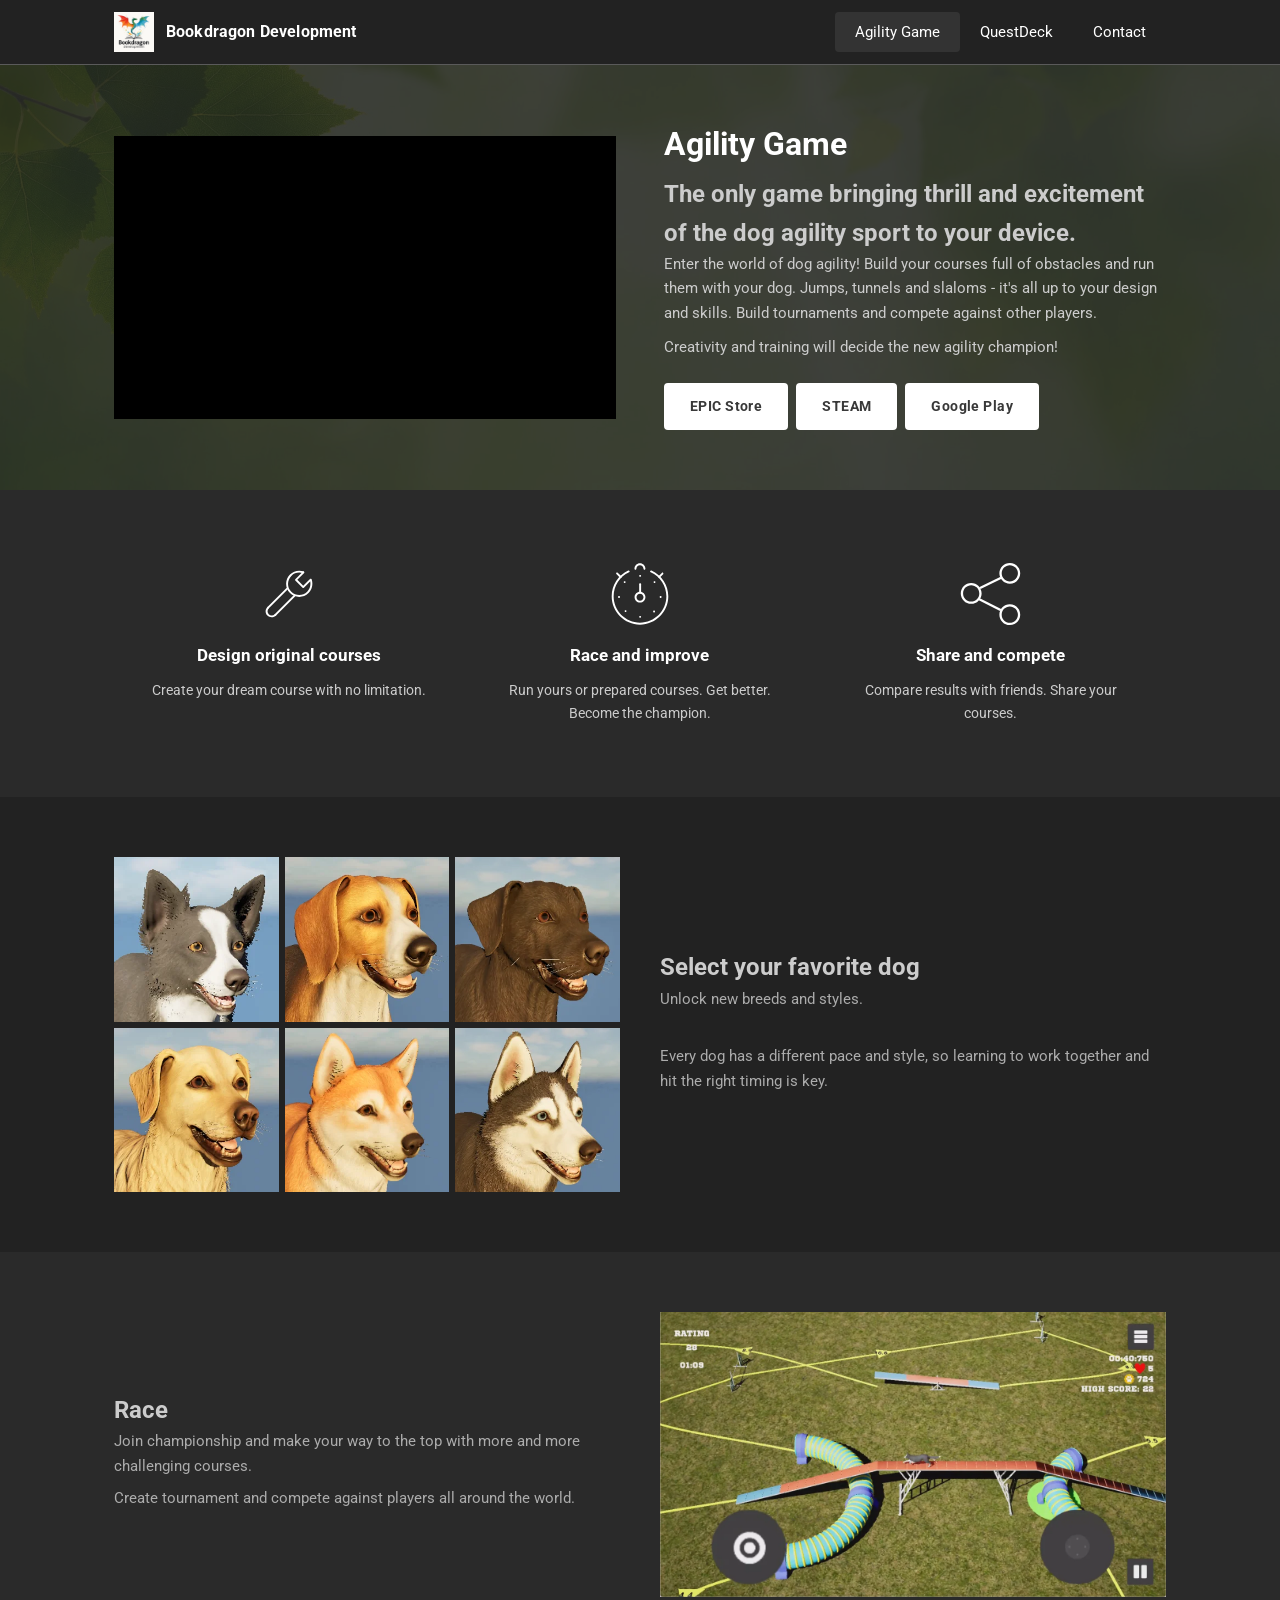
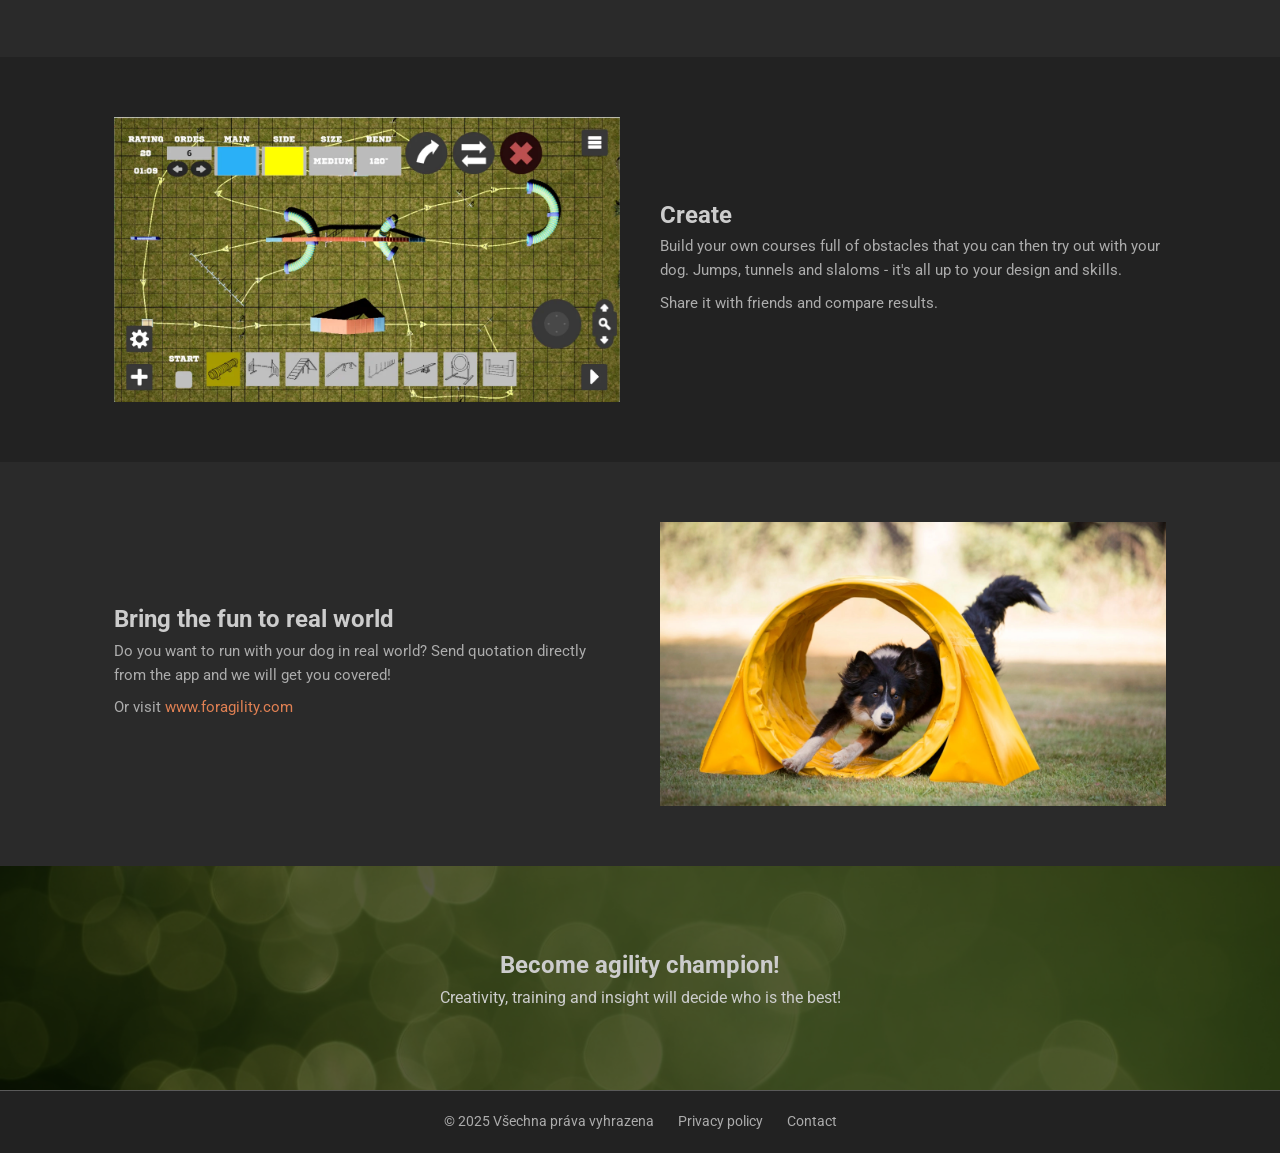
==== agility-game.html @ 45faea71 "feat: add agility-game.html with updated nav and canonical URLs" ====
<!DOCTYPE html>
<html lang="en">
<head>
  <meta charset="UTF-8" />
  <meta name="viewport" content="width=device-width, initial-scale=1.0" />

  <title>Agility Game – Dog Agility Sport Game | Bookdragon Development</title>
  <meta name="description" content="Build original courses, race your dog through jumps, tunnels and slaloms, and compete with players worldwide. Available on Epic Store, Steam and Google Play." />
  <meta name="keywords" content="agility game, dog agility, agility sport game, dog game, epic store, steam, google play" />
  <link rel="canonical" href="https://www.bookdragondev.com/agility-game.html" />

  <!-- Open Graph -->
  <meta property="og:type" content="website" />
  <meta property="og:url" content="https://www.bookdragondev.com/agility-game.html" />
  <meta property="og:title" content="Agility Game – Dog Agility Sport Game" />
  <meta property="og:description" content="The only game bringing thrill and excitement of the dog agility sport to your device." />
  <meta property="og:image" content="https://www.bookdragondev.com/images/race.webp" />
  <meta property="og:site_name" content="Agility Game" />

  <!-- Twitter Card -->
  <meta name="twitter:card" content="summary_large_image" />
  <meta name="twitter:title" content="Agility Game – Dog Agility Sport Game" />
  <meta name="twitter:description" content="The only game bringing thrill and excitement of the dog agility sport to your device." />
  <meta name="twitter:image" content="https://www.bookdragondev.com/images/race.webp" />

  <!-- Schema.org -->
  <script type="application/ld+json">
  {
    "@context": "https://schema.org",
    "@type": "VideoGame",
    "name": "Agility Game",
    "description": "The only game bringing thrill and excitement of the dog agility sport to your device. Build courses full of obstacles, race your dog and compete with players worldwide.",
    "url": "https://www.bookdragondev.com/agility-game.html",
    "image": "https://www.bookdragondev.com/images/race.webp",
    "gamePlatform": ["PC", "Android"],
    "applicationCategory": "Game",
    "genre": "Sports",
    "publisher": {
      "@type": "Organization",
      "name": "Bookdragon Development",
      "email": "office@bookdragondev.com",
      "url": "https://www.bookdragondev.com/"
    },
    "offers": [
      {
        "@type": "Offer",
        "name": "Epic Store",
        "url": "https://store.epicgames.com/cs/p/agility-dash-27bafe",
        "price": "0",
        "priceCurrency": "USD"
      },
      {
        "@type": "Offer",
        "name": "Steam",
        "url": "https://store.steampowered.com/app/4007090/Agility_Game/"
      },
      {
        "@type": "Offer",
        "name": "Google Play",
        "url": "https://play.google.com/store/apps/details?id=com.BookdragonDev.AgilityGame"
      }
    ]
  }
  </script>

  <link rel="preconnect" href="https://fonts.googleapis.com" />
  <link rel="preconnect" href="https://fonts.gstatic.com" crossorigin />
  <link href="https://fonts.googleapis.com/css2?family=Roboto:wght@400;500;700&display=swap" rel="stylesheet" />
  <link rel="icon" href="images/logo.png" type="image/png" />
  <link rel="stylesheet" href="style.css" />
</head>
<body>

<!-- ===== HEADER ===== -->
<header>
  <div class="nav-inner">
    <a href="index.html" class="logo">
      <img src="images/logo.png" alt="Bookdragon Development logo" width="40" height="40" />
      Bookdragon Development
    </a>
    <nav>
      <ul id="nav-menu">
        <li><a href="agility-game.html" class="active">Agility Game</a></li>
        <li><a href="questdeck.html">QuestDeck</a></li>
        <li><a href="contact.html">Contact</a></li>
      </ul>
    </nav>
    <button class="hamburger" id="hamburger" aria-label="Menu" aria-expanded="false">
      <span></span><span></span><span></span>
    </button>
  </div>
</header>

<!-- ===== HERO ===== -->
<section class="hero sc-d">
  <img class="hero-bg" src="images/hero-bg.jpg" alt="" fetchpriority="high" width="1920" height="894" />
  <div class="hero-inner">
    <div class="hero-video">
      <iframe src="https://www.youtube-nocookie.com/embed/ZtIcwg0SmYo?wmode=opaque"
              allowfullscreen title="Agility Game – official trailer"
              allow="accelerometer; autoplay; clipboard-write; encrypted-media; gyroscope; picture-in-picture"></iframe>
    </div>
    <div class="hero-text">
      <h1>Agility Game</h1>
      <h2>The only game bringing thrill and excitement of the dog agility sport to your device.</h2>
      <p>Enter the world of dog agility! Build your courses full of obstacles and run them with your dog. Jumps, tunnels and slaloms - it's all up to your design and skills. Build tournaments and compete against other players.</p>
      <p>Creativity and training will decide the new agility champion!</p>
      <div class="store-buttons">
        <a class="btn-store" href="https://store.epicgames.com/cs/p/agility-dash-27bafe" target="_blank" rel="noopener">EPIC Store</a>
        <a class="btn-store" href="https://store.steampowered.com/app/4007090/Agility_Game/" target="_blank" rel="noopener">STEAM</a>
        <a class="btn-store" href="https://play.google.com/store/apps/details?id=com.BookdragonDev.AgilityGame" target="_blank" rel="noopener">Google Play</a>
      </div>
    </div>
  </div>
</section>

<!-- ===== FEATURES ===== -->
<section class="sc-cd" aria-label="Game features">
  <div class="features-grid">
    <div class="feature-item">
      <img class="feat-icon" src="images/icon-design.svg" alt="Course design icon" width="64" height="64" />
      <h3>Design original courses</h3>
      <p>Create your dream course with no limitation.</p>
    </div>
    <div class="feature-item">
      <img class="feat-icon" src="images/icon-race.svg" alt="Race icon" width="64" height="64" />
      <h3>Race and improve</h3>
      <p>Run yours or prepared courses. Get better. Become the champion.</p>
    </div>
    <div class="feature-item">
      <img class="feat-icon" src="images/icon-share.svg" alt="Share icon" width="64" height="64" />
      <h3>Share and compete</h3>
      <p>Compare results with friends. Share your courses.</p>
    </div>
  </div>
</section>

<!-- ===== DOGS ===== -->
<section class="sc-d">
  <div class="row">
    <div class="dogs-grid">
      <img src="images/dog-collie.webp" alt="Border Collie in Agility Game" loading="lazy" width="300" height="300" />
      <img src="images/dog-beagle.webp" alt="Beagle in Agility Game" loading="lazy" width="300" height="300" />
      <img src="images/dog-labrador.webp" alt="Labrador in Agility Game" loading="lazy" width="300" height="300" />
      <img src="images/dog-retriever.webp" alt="Golden Retriever in Agility Game" loading="lazy" width="300" height="300" />
      <img src="images/dog-shiba.webp" alt="Shiba Inu in Agility Game" loading="lazy" width="300" height="300" />
      <img src="images/dog-husky.webp" alt="Husky in Agility Game" loading="lazy" width="300" height="300" />
    </div>
    <div class="row-text">
      <h2><strong>Select your favorite dog</strong></h2>
      <p class="sub">Unlock new breeds and styles.</p>
      <br />
      <p class="sub">Every dog has a different pace and style, so learning to work together and hit the right timing is key.</p>
    </div>
  </div>
</section>

<!-- ===== RACE ===== -->
<section class="sc-cd">
  <div class="row">
    <div class="row-text">
      <h2><strong>Race</strong></h2>
      <p class="sub">Join championship and make your way to the top with more and more challenging courses.</p>
      <p class="sub">Create tournament and compete against players all around the world.</p>
    </div>
    <div class="row-img">
      <img src="images/race.webp" alt="Championship race gameplay in Agility Game" width="1280" height="720" loading="lazy" />
    </div>
  </div>
</section>

<!-- ===== CREATE ===== -->
<section class="sc-d">
  <div class="row reverse">
    <div class="row-img">
      <img src="images/editor.webp" alt="Course editor in Agility Game" width="1280" height="720" loading="lazy" />
    </div>
    <div class="row-text">
      <h2><strong>Create</strong></h2>
      <p class="sub">Build your own courses full of obstacles that you can then try out with your dog. Jumps, tunnels and slaloms - it's all up to your design and skills.</p>
      <p class="sub">Share it with friends and compare results.</p>
    </div>
  </div>
</section>

<!-- ===== REAL WORLD ===== -->
<section class="sc-cd">
  <div class="row">
    <div class="row-text">
      <h2><strong>Bring the fun to real world</strong></h2>
      <p class="sub">Do you want to run with your dog in real world? Send quotation directly from the app and we will get you covered!</p>
      <p class="sub">Or visit&nbsp;<a class="link" href="https://www.foragility.com/?lang=en&currency=EUR" target="_blank" rel="noopener">www.foragility.com</a></p>
    </div>
    <div class="row-img">
      <img src="images/realworld.webp" alt="Real world dog agility course" width="1280" height="720" loading="lazy" />
    </div>
  </div>
</section>

<!-- ===== CTA ===== -->
<section class="cta-section">
  <img class="cta-bg" src="images/cta-bg.jpg" alt="" loading="lazy" width="1920" height="1280" />
  <div class="cta-content">
    <h2>Become agility champion!</h2>
    <p>Creativity, training and insight will decide who is the best!</p>
  </div>
</section>

<!-- ===== FOOTER ===== -->
<footer>
  <span>©&nbsp;2025&nbsp;Všechna práva vyhrazena</span>
  <a href="privacy-policy.html">Privacy policy</a>
  <a href="contact.html">Contact</a>
</footer>

<script>
  const hamburger = document.getElementById('hamburger');
  const menu = document.getElementById('nav-menu');
  hamburger.addEventListener('click', () => {
    const open = menu.classList.toggle('open');
    hamburger.setAttribute('aria-expanded', String(open));
  });
  menu.querySelectorAll('a').forEach(a =>
    a.addEventListener('click', () => menu.classList.remove('open'))
  );
</script>
</body>
</html>
---- style.css ----
/* ===== RESET & BASE ===== */
*, *::before, *::after { box-sizing: border-box; margin: 0; padding: 0; }

:root {
  --bg-dark:   #222;
  --bg-dark2:  #1a1a1a;
  --bg-alt:    #2a2a2a;
  --accent:    #e08053;
  --accent-h:  #c8663a;
  --text:      #ccc;
  --heading:   #fff;
  --muted:     #acacac;
  --border:    #5a5a5a;
  --btn-bg:    #fff;
  --btn-text:  #393939;
  --accent-qd:  #FF8C42;
  --accent-qd-h: #e07a32;
  --max-w:     1100px;
}

html { scroll-behavior: smooth; }

body {
  font-family: 'Roboto', 'Segoe UI', system-ui, -apple-system, sans-serif;
  background: var(--bg-dark);
  color: var(--text);
  font-size: 16px;
  line-height: 1.6;
}

a { color: inherit; text-decoration: none; }

img { max-width: 100%; height: auto; display: block; }

/* ===== HEADER ===== */
header {
  background: var(--bg-dark);
  border-bottom: 1px solid var(--border);
  position: sticky;
  top: 0;
  z-index: 100;
}

.nav-inner {
  max-width: var(--max-w);
  margin: 0 auto;
  padding: 0 24px;
  height: 64px;
  display: flex;
  align-items: center;
  justify-content: space-between;
}

.logo {
  display: flex;
  align-items: center;
  gap: 12px;
  color: var(--heading);
  font-size: 1rem;
  font-weight: 700;
  letter-spacing: .01em;
}

.logo img {
  width: 40px;
  height: 40px;
  object-fit: contain;
}

nav ul {
  list-style: none;
  display: flex;
  gap: 0;
  align-items: center;
}

nav a {
  display: block;
  padding: 8px 20px;
  color: var(--heading);
  font-size: 0.95rem;
  border-radius: 4px;
  transition: background .15s;
}
nav a:hover, nav a.active {
  background: rgba(255,255,255,.08);
}

.hamburger {
  display: none;
  background: none;
  border: none;
  cursor: pointer;
  flex-direction: column;
  gap: 5px;
  padding: 6px;
}
.hamburger span {
  display: block;
  width: 22px;
  height: 2px;
  background: var(--heading);
  border-radius: 2px;
}

/* ===== HERO ===== */
.hero {
  position: relative;
  background: var(--bg-dark);
}

.hero-bg {
  position: absolute;
  inset: 0;
  width: 100%;
  height: 100%;
  object-fit: cover;
  opacity: .15;
}

.hero-inner {
  position: relative;
  max-width: var(--max-w);
  margin: 0 auto;
  padding: 60px 24px;
  display: grid;
  grid-template-columns: 1fr 1fr;
  gap: 48px;
  align-items: center;
}

.hero-video {
  position: relative;
  width: 100%;
  padding-bottom: 56.25%;
  background: #000;
}
.hero-video iframe {
  position: absolute;
  inset: 0;
  width: 100%;
  height: 100%;
  border: 0;
}

.hero-text h1 {
  font-size: clamp(1.6rem, 2.5vw, 2.2rem);
  font-weight: 700;
  color: var(--heading);
  margin-bottom: 12px;
  line-height: 1.2;
}

.hero-text h3 {
  font-size: clamp(0.95rem, 1.5vw, 1.1rem);
  font-weight: 700;
  color: var(--heading);
  margin-bottom: 16px;
  line-height: 1.4;
}

.hero-text p {
  color: var(--text);
  margin-bottom: 10px;
  font-size: 0.95rem;
}

/* ===== STORE BUTTONS ===== */
.store-buttons {
  display: flex;
  flex-wrap: wrap;
  gap: 8px;
  margin-top: 24px;
}

.btn-store {
  display: inline-block;
  padding: 10px 24px;
  background: var(--btn-bg);
  color: var(--btn-text);
  font-size: 0.88rem;
  font-weight: 700;
  border: 2px solid var(--btn-bg);
  border-radius: 4px;
  letter-spacing: .03em;
  transition: background .15s, color .15s, border-color .15s;
}
.btn-store:hover {
  background: var(--accent);
  border-color: var(--accent);
  color: #fff;
}

/* ===== SECTION BASE ===== */
.sc-d  { background: var(--bg-dark); }
.sc-cd { background: var(--bg-alt); }

section.content { padding: 60px 0; }

.container {
  max-width: var(--max-w);
  margin: 0 auto;
  padding: 0 24px;
}

h1.section-title, h2.section-title {
  color: var(--heading);
  font-weight: 700;
  font-size: clamp(1.5rem, 2.5vw, 2rem);
  line-height: 1.2;
  margin-bottom: 12px;
}

p.section-sub {
  color: var(--text);
  margin-bottom: 8px;
}

/* ===== FEATURES ===== */
.features-grid {
  display: grid;
  grid-template-columns: repeat(3, 1fr);
  gap: 0;
  padding: 40px 24px;
  max-width: var(--max-w);
  margin: 0 auto;
}

.feature-item {
  padding: 32px 24px;
  text-align: center;
}

.feature-item img.feat-icon {
  width: 64px;
  height: 64px;
  margin: 0 auto 16px;
  object-fit: contain;
  filter: brightness(0) invert(1);
}

.feature-item h3 {
  color: var(--heading);
  font-size: 1.05rem;
  font-weight: 700;
  margin-bottom: 10px;
}

.feature-item p {
  color: var(--text);
  font-size: 0.9rem;
}

/* ===== SPLIT ROWS ===== */
.row {
  max-width: var(--max-w);
  margin: 0 auto;
  padding: 60px 24px;
  display: grid;
  grid-template-columns: 1fr 1fr;
  gap: 40px;
  align-items: center;
}

.row .row-img {
  position: relative;
  width: 100%;
  padding-bottom: 56.25%;
}
.row .row-img img {
  position: absolute;
  inset: 0;
  width: 100%;
  height: 100%;
  object-fit: cover;
}

.row-text h1 {
  color: var(--heading);
  font-size: clamp(1.5rem, 2.5vw, 2rem);
  font-weight: 700;
  margin-bottom: 14px;
  line-height: 1.2;
}

.row-text .sub {
  color: var(--muted);
  font-size: 0.95rem;
  margin-bottom: 8px;
}

.row-text a.link {
  color: var(--accent);
}
.row-text a.link:hover {
  text-decoration: underline;
}

/* ===== DOG GALLERY ===== */
.dogs-grid {
  display: grid;
  grid-template-columns: repeat(3, 1fr);
  gap: 6px;
  width: 100%;
}

.dogs-grid img {
  width: 100%;
  aspect-ratio: 1;
  object-fit: contain;
  background: var(--bg-dark2);
}

/* ===== CTA SECTION ===== */
.cta-section {
  position: relative;
  padding: 80px 24px;
  text-align: center;
  overflow: hidden;
}

.cta-section .cta-bg {
  position: absolute;
  inset: 0;
  width: 100%;
  height: 100%;
  object-fit: cover;
  opacity: 1;
  filter: brightness(.35);
}

.cta-section .cta-content {
  position: relative;
  max-width: 700px;
  margin: 0 auto;
}

.cta-section h1 {
  color: var(--heading);
  font-size: clamp(1.6rem, 3vw, 2.4rem);
  font-weight: 700;
  margin-bottom: 12px;
}

.cta-section p {
  color: var(--text);
  margin-bottom: 0;
}

/* ===== FOOTER ===== */
footer {
  background: var(--bg-dark);
  border-top: 1px solid var(--border);
  padding: 20px 24px;
  display: flex;
  align-items: center;
  justify-content: center;
  gap: 24px;
  font-size: 0.85rem;
  color: var(--muted);
  flex-wrap: wrap;
}

footer a { color: var(--muted); }
footer a:hover { color: var(--heading); }

/* ===== INNER PAGES ===== */
.page-header {
  background: var(--bg-dark);
  border-bottom: 1px solid var(--border);
  padding: 48px 24px;
}

.page-header h1 {
  color: var(--heading);
  font-size: clamp(1.6rem, 3vw, 2.2rem);
  font-weight: 700;
  max-width: var(--max-w);
  margin: 0 auto;
}

.page-content {
  max-width: 780px;
  margin: 0 auto;
  padding: 52px 24px;
  color: var(--text);
}

.page-content h2 {
  color: var(--heading);
  font-size: 1.2rem;
  font-weight: 700;
  margin: 36px 0 10px;
}

.page-content p { margin-bottom: 14px; line-height: 1.8; }
.page-content ul { padding-left: 20px; margin-bottom: 14px; }
.page-content li { margin-bottom: 6px; }
.page-content a { color: var(--accent); }
.page-content a:hover { text-decoration: underline; }

.contact-info {
  background: var(--bg-alt);
  border: 1px solid var(--border);
  border-radius: 6px;
  padding: 32px;
  margin-top: 8px;
}

.contact-info h2 { margin-top: 0; }

.contact-row {
  display: flex;
  align-items: center;
  gap: 10px;
  margin-bottom: 10px;
  color: var(--text);
}

.contact-row a { color: var(--accent); }
.contact-row a:hover { text-decoration: underline; }

.social-row {
  display: flex;
  gap: 12px;
  margin-top: 20px;
  flex-wrap: wrap;
}

.social-btn {
  display: inline-flex;
  align-items: center;
  gap: 8px;
  background: var(--btn-bg);
  color: var(--btn-text);
  border: 2px solid var(--btn-bg);
  border-radius: 4px;
  padding: 9px 20px;
  font-size: 0.9rem;
  font-weight: 700;
  transition: background .15s, border-color .15s, color .15s;
}
.social-btn:hover {
  background: var(--accent);
  border-color: var(--accent);
  color: #fff;
}
.social-btn svg { width: 18px; height: 18px; flex-shrink: 0; }

/* ===== RESPONSIVE ===== */
@media (max-width: 768px) {
  .hero-inner { grid-template-columns: 1fr; gap: 32px; padding: 40px 16px; }
  .features-grid { grid-template-columns: 1fr; padding: 24px 16px; }
  .row { grid-template-columns: 1fr; padding: 40px 16px; gap: 24px; }
  .row.reverse .row-img { order: -1; }
  nav ul { display: none; flex-direction: column; gap: 0; }
  nav ul.open {
    display: flex;
    position: absolute;
    top: 64px; left: 0; right: 0;
    background: var(--bg-dark2);
    border-bottom: 1px solid var(--border);
    padding: 8px 0;
  }
  nav ul.open li a { padding: 12px 24px; }
  .hamburger { display: flex; }
  .dogs-grid { grid-template-columns: repeat(3, 1fr); }
  footer { flex-direction: column; gap: 8px; text-align: center; }
}

@media (max-width: 480px) {
  .store-buttons { flex-direction: column; }
  .btn-store { text-align: center; }
  .dogs-grid { grid-template-columns: repeat(2, 1fr); }
}

/* ===== QD BUTTON ===== */
.btn-qd {
  display: inline-block;
  padding: 10px 24px;
  background: var(--accent-qd);
  color: #fff;
  font-size: 0.88rem;
  font-weight: 700;
  border: 2px solid var(--accent-qd);
  border-radius: 4px;
  letter-spacing: .03em;
  transition: background .15s, border-color .15s;
}
.btn-qd:hover {
  background: var(--accent-qd-h);
  border-color: var(--accent-qd-h);
}

/* ===== BADGE ===== */
.badge {
  display: inline-block;
  background: var(--bg-dark2);
  color: var(--muted);
  border: 1px solid var(--border);
  border-radius: 3px;
  padding: 3px 8px;
  font-size: 0.75rem;
}
.badge--alpha {
  background: var(--accent-qd);
  color: #fff;
  border-color: var(--accent-qd);
}

/* ===== PRODUCT CARDS (homepage) ===== */
.product-cards {
  display: grid;
  grid-template-columns: 1fr 1fr;
  gap: 16px;
  max-width: var(--max-w);
  margin: 48px auto;
  padding: 0 24px;
}

.product-card {
  background: var(--bg-alt);
  border: 1px solid var(--border);
  border-radius: 8px;
  overflow: hidden;
}

.product-card__accent { height: 6px; }

.product-card__body { padding: 28px 24px; }

.product-card__header {
  display: flex;
  align-items: center;
  gap: 12px;
  margin-bottom: 16px;
}

.product-card__icon {
  width: 48px;
  height: 48px;
  border-radius: 8px;
  object-fit: contain;
  background: var(--bg-dark2);
  border: 1px solid var(--border);
  flex-shrink: 0;
}

.product-card__title {
  color: var(--heading);
  font-weight: 700;
  font-size: 1.05rem;
}

.product-card__platform {
  color: var(--muted);
  font-size: 0.78rem;
  margin-top: 2px;
}

.product-card__desc {
  color: var(--text);
  font-size: 0.88rem;
  line-height: 1.6;
  margin-bottom: 20px;
}

.product-card__badges {
  display: flex;
  gap: 6px;
  flex-wrap: wrap;
  margin-bottom: 20px;
}

/* ===== HOME HERO ===== */
.home-hero {
  padding: 60px 24px 48px;
  text-align: center;
  border-bottom: 1px solid var(--border);
}

.home-hero__label {
  color: var(--accent);
  font-size: 0.8rem;
  letter-spacing: .12em;
  text-transform: uppercase;
  margin-bottom: 12px;
}

.home-hero__title {
  color: var(--heading);
  font-size: clamp(1.6rem, 3vw, 2.2rem);
  font-weight: 700;
  line-height: 1.2;
  margin-bottom: 12px;
}

.home-hero__sub {
  color: var(--muted);
  font-size: 0.95rem;
  max-width: 480px;
  margin: 0 auto;
}

/* ===== QUESTDECK PAGE ===== */
.qd-hero { border-bottom: 1px solid var(--border); }

.qd-hero__inner {
  max-width: var(--max-w);
  margin: 0 auto;
  padding: 60px 24px;
  display: grid;
  grid-template-columns: 1fr 1fr;
  gap: 48px;
  align-items: center;
}

.qd-hero__icon-wrap {
  background: var(--bg-alt);
  border: 1px solid var(--border);
  border-radius: 12px;
  padding: 32px;
  display: flex;
  align-items: center;
  justify-content: center;
}

.qd-hero__icon {
  width: 120px;
  height: 120px;
  border-radius: 24px;
  object-fit: contain;
}

.qd-steps {
  display: grid;
  grid-template-columns: repeat(3, 1fr);
  gap: 16px;
  max-width: var(--max-w);
  margin: 0 auto;
  padding: 48px 24px;
}

.qd-step {
  background: var(--bg-alt);
  border-radius: 6px;
  padding: 20px;
  border-left: 3px solid var(--accent-qd);
}

.qd-step__label {
  color: var(--accent-qd);
  font-weight: 700;
  font-size: 0.85rem;
  margin-bottom: 8px;
}

.qd-step__text {
  color: var(--text);
  font-size: 0.85rem;
  line-height: 1.5;
}

.qd-features {
  max-width: var(--max-w);
  margin: 0 auto;
  padding: 48px 24px;
  display: grid;
  grid-template-columns: 1fr 1fr;
  gap: 10px;
}

.qd-feature {
  display: flex;
  gap: 8px;
  align-items: flex-start;
  color: var(--text);
  font-size: 0.88rem;
}

.qd-feature__check {
  color: var(--accent-qd);
  flex-shrink: 0;
  font-weight: 700;
}

.qd-cta {
  text-align: center;
  padding: 60px 24px;
  background: var(--bg-alt);
}

.qd-cta__label {
  color: var(--accent-qd);
  font-size: 0.78rem;
  letter-spacing: .1em;
  text-transform: uppercase;
  margin-bottom: 12px;
}

.qd-cta__title {
  color: var(--heading);
  font-size: clamp(1.3rem, 2.5vw, 1.8rem);
  font-weight: 700;
  margin-bottom: 12px;
}

.qd-cta__text {
  color: var(--muted);
  font-size: 0.9rem;
  margin-bottom: 24px;
}

/* ===== HIGHLIGHT BOX (QD privacy policy) ===== */
.highlight-box {
  background: var(--bg-alt);
  border-left: 4px solid var(--accent-qd);
  border-radius: 4px;
  padding: 16px 20px;
  margin-bottom: 28px;
}

.highlight-box__title {
  color: var(--heading);
  font-weight: 700;
  margin-bottom: 4px;
}

.highlight-box__sub {
  color: var(--muted);
  font-size: 0.85rem;
}

/* QuestDeck page-content link color override */
.page-content--qd a { color: var(--accent-qd); }
.page-content--qd a:hover { text-decoration: underline; }

/* ===== RESPONSIVE ADDITIONS ===== */
@media (max-width: 768px) {
  .product-cards { grid-template-columns: 1fr; }
  .qd-hero__inner { grid-template-columns: 1fr; gap: 32px; padding: 40px 16px; }
  .qd-steps { grid-template-columns: 1fr; padding: 32px 16px; }
  .qd-features { grid-template-columns: 1fr; padding: 32px 16px; }
}
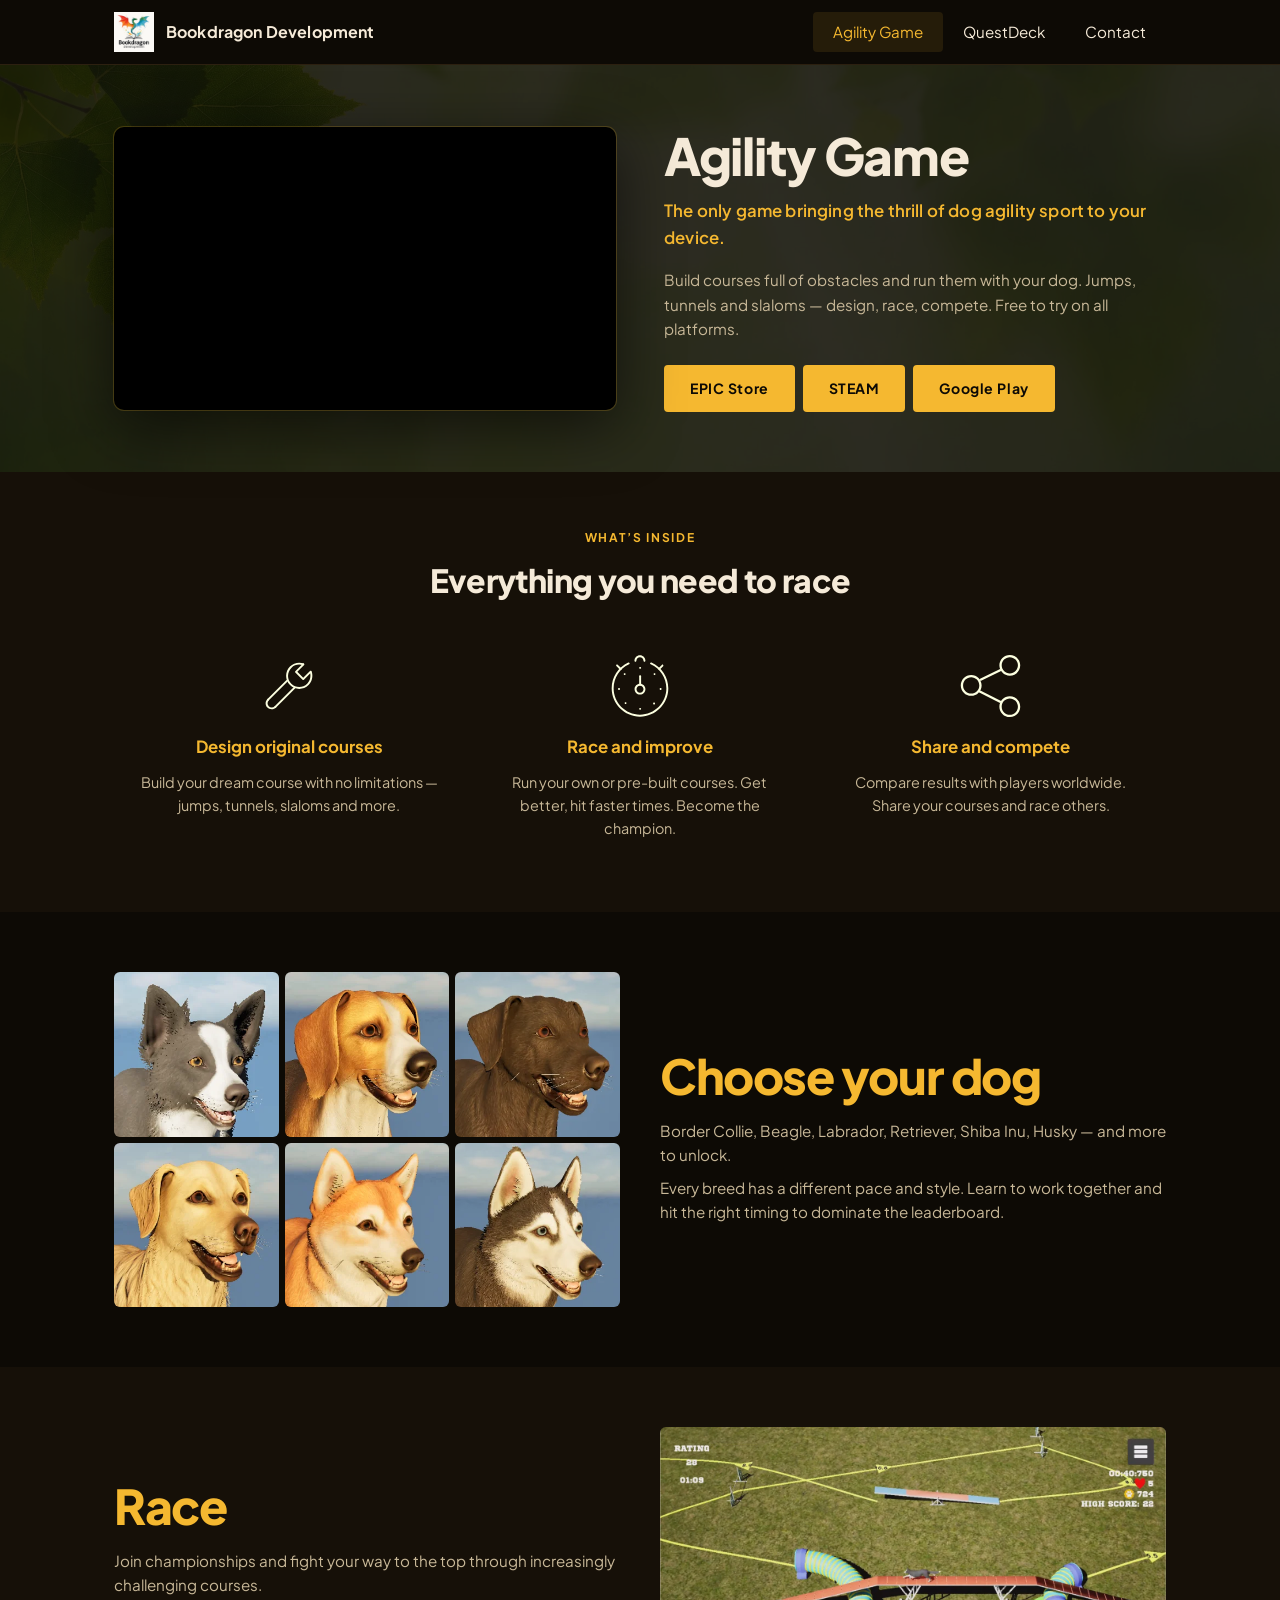
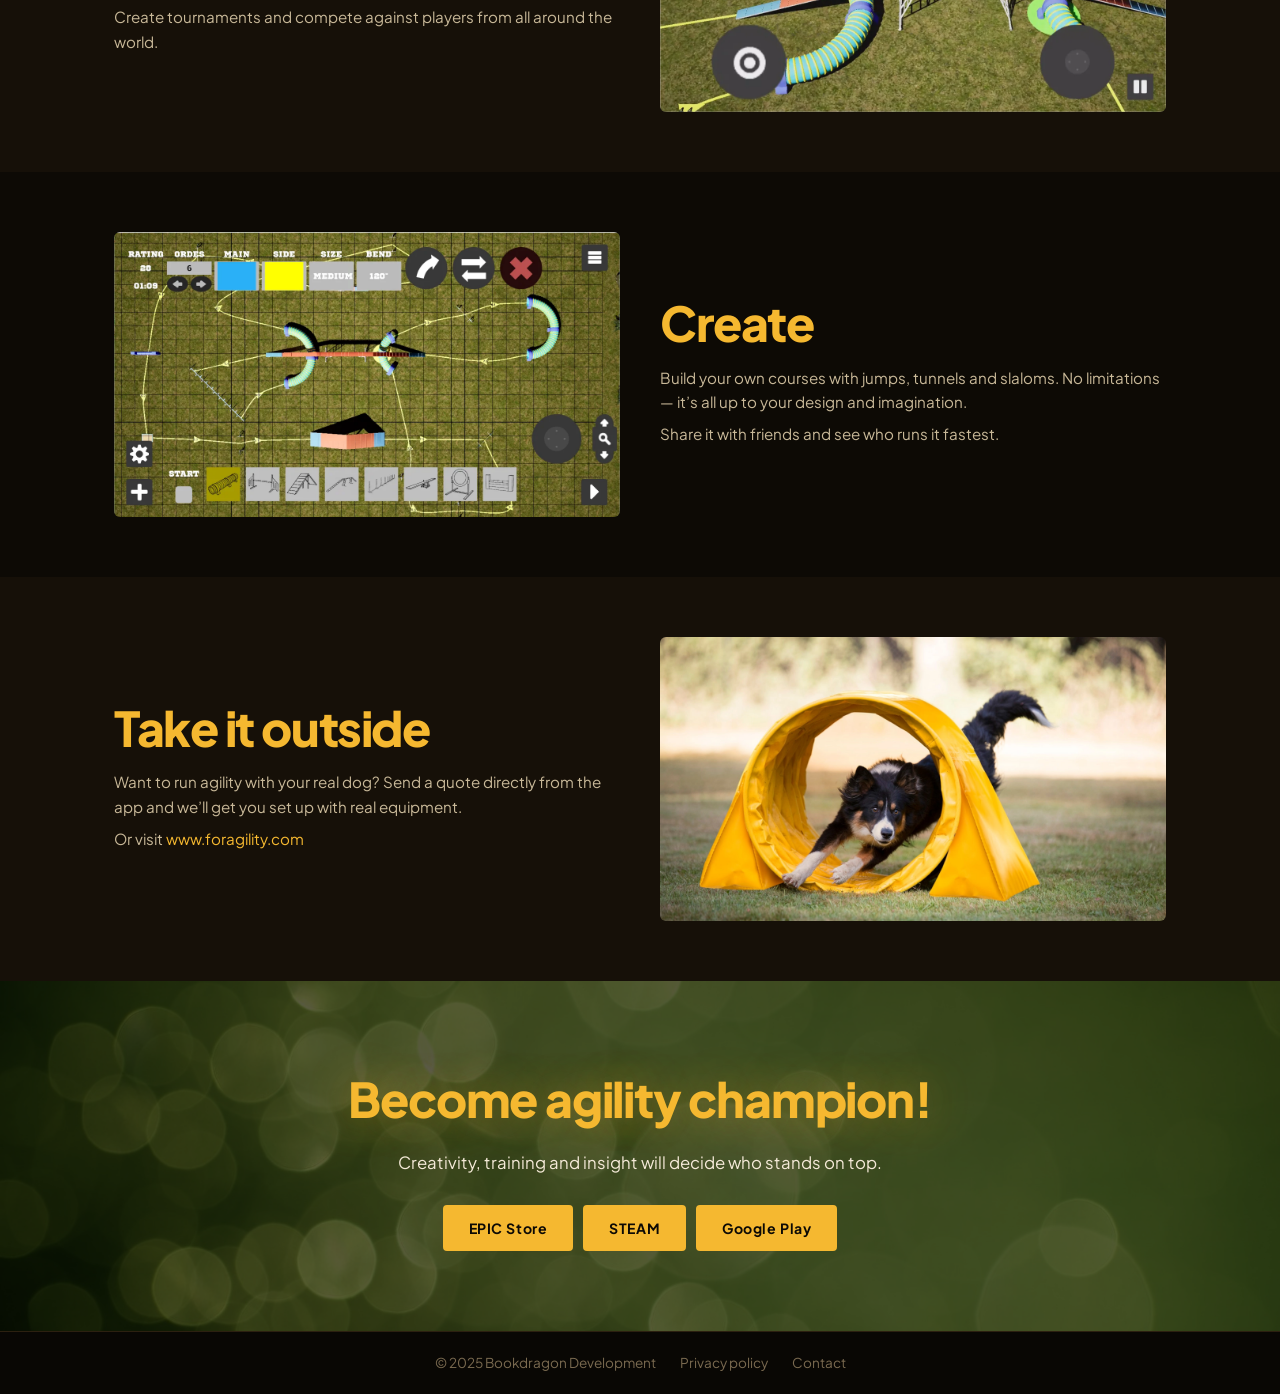
==== commit 9b5b374e: "feat: redesign agility-game, questdeck and contact pages with distinct themes Agility Game (body.ag-" ====
--- a/agility-game.html
+++ b/agility-game.html
@@ -29,7 +29,7 @@
     "@context": "https://schema.org",
     "@type": "VideoGame",
     "name": "Agility Game",
-    "description": "The only game bringing thrill and excitement of the dog agility sport to your device. Build courses full of obstacles, race your dog and compete with players worldwide.",
+    "description": "The only game bringing thrill and excitement of the dog agility sport to your device.",
     "url": "https://www.bookdragondev.com/agility-game.html",
     "image": "https://www.bookdragondev.com/images/race.webp",
     "gamePlatform": ["PC", "Android"],
@@ -42,36 +42,18 @@
       "url": "https://www.bookdragondev.com/"
     },
     "offers": [
-      {
-        "@type": "Offer",
-        "name": "Epic Store",
-        "url": "https://store.epicgames.com/cs/p/agility-dash-27bafe",
-        "price": "0",
-        "priceCurrency": "USD"
-      },
-      {
-        "@type": "Offer",
-        "name": "Steam",
-        "url": "https://store.steampowered.com/app/4007090/Agility_Game/"
-      },
-      {
-        "@type": "Offer",
-        "name": "Google Play",
-        "url": "https://play.google.com/store/apps/details?id=com.BookdragonDev.AgilityGame"
-      }
+      { "@type": "Offer", "name": "Epic Store", "url": "https://store.epicgames.com/cs/p/agility-dash-27bafe", "price": "0", "priceCurrency": "USD" },
+      { "@type": "Offer", "name": "Steam", "url": "https://store.steampowered.com/app/4007090/Agility_Game/" },
+      { "@type": "Offer", "name": "Google Play", "url": "https://play.google.com/store/apps/details?id=com.BookdragonDev.AgilityGame" }
     ]
   }
   </script>
 
-  <link rel="preconnect" href="https://fonts.googleapis.com" />
-  <link rel="preconnect" href="https://fonts.gstatic.com" crossorigin />
-  <link href="https://fonts.googleapis.com/css2?family=Roboto:wght@400;500;700&display=swap" rel="stylesheet" />
   <link rel="icon" href="images/logo.png" type="image/png" />
   <link rel="stylesheet" href="style.css" />
 </head>
-<body>
-
-<!-- ===== HEADER ===== -->
+<body class="ag-page">
+
 <header>
   <div class="nav-inner">
     <a href="index.html" class="logo">
@@ -91,7 +73,7 @@
   </div>
 </header>
 
-<!-- ===== HERO ===== -->
+<!-- HERO -->
 <section class="hero sc-d">
   <img class="hero-bg" src="images/hero-bg.jpg" alt="" fetchpriority="high" width="1920" height="894" />
   <div class="hero-inner">
@@ -102,9 +84,8 @@
     </div>
     <div class="hero-text">
       <h1>Agility Game</h1>
-      <h2>The only game bringing thrill and excitement of the dog agility sport to your device.</h2>
-      <p>Enter the world of dog agility! Build your courses full of obstacles and run them with your dog. Jumps, tunnels and slaloms - it's all up to your design and skills. Build tournaments and compete against other players.</p>
-      <p>Creativity and training will decide the new agility champion!</p>
+      <h2>The only game bringing the thrill of dog agility sport to your device.</h2>
+      <p>Build courses full of obstacles and run them with your dog. Jumps, tunnels and slaloms — design, race, compete. Free to try on all platforms.</p>
       <div class="store-buttons">
         <a class="btn-store" href="https://store.epicgames.com/cs/p/agility-dash-27bafe" target="_blank" rel="noopener">EPIC Store</a>
         <a class="btn-store" href="https://store.steampowered.com/app/4007090/Agility_Game/" target="_blank" rel="noopener">STEAM</a>
@@ -114,101 +95,108 @@
   </div>
 </section>
 
-<!-- ===== FEATURES ===== -->
-<section class="sc-cd" aria-label="Game features">
+<!-- FEATURES -->
+<section class="sc-cd ag-features" aria-label="Game features">
+  <div class="ag-sec-header">
+    <p class="ag-sec-label">What&rsquo;s inside</p>
+    <h2 class="ag-sec-title">Everything you need to race</h2>
+  </div>
   <div class="features-grid">
     <div class="feature-item">
-      <img class="feat-icon" src="images/icon-design.svg" alt="Course design icon" width="64" height="64" />
+      <img class="feat-icon" src="images/icon-design.svg" alt="" width="64" height="64" />
       <h3>Design original courses</h3>
-      <p>Create your dream course with no limitation.</p>
+      <p>Build your dream course with no limitations — jumps, tunnels, slaloms and more.</p>
     </div>
     <div class="feature-item">
-      <img class="feat-icon" src="images/icon-race.svg" alt="Race icon" width="64" height="64" />
+      <img class="feat-icon" src="images/icon-race.svg" alt="" width="64" height="64" />
       <h3>Race and improve</h3>
-      <p>Run yours or prepared courses. Get better. Become the champion.</p>
+      <p>Run your own or pre-built courses. Get better, hit faster times. Become the champion.</p>
     </div>
     <div class="feature-item">
-      <img class="feat-icon" src="images/icon-share.svg" alt="Share icon" width="64" height="64" />
+      <img class="feat-icon" src="images/icon-share.svg" alt="" width="64" height="64" />
       <h3>Share and compete</h3>
-      <p>Compare results with friends. Share your courses.</p>
-    </div>
-  </div>
-</section>
-
-<!-- ===== DOGS ===== -->
+      <p>Compare results with players worldwide. Share your courses and race others.</p>
+    </div>
+  </div>
+</section>
+
+<!-- DOGS -->
 <section class="sc-d">
   <div class="row">
     <div class="dogs-grid">
-      <img src="images/dog-collie.webp" alt="Border Collie in Agility Game" loading="lazy" width="300" height="300" />
-      <img src="images/dog-beagle.webp" alt="Beagle in Agility Game" loading="lazy" width="300" height="300" />
-      <img src="images/dog-labrador.webp" alt="Labrador in Agility Game" loading="lazy" width="300" height="300" />
-      <img src="images/dog-retriever.webp" alt="Golden Retriever in Agility Game" loading="lazy" width="300" height="300" />
-      <img src="images/dog-shiba.webp" alt="Shiba Inu in Agility Game" loading="lazy" width="300" height="300" />
-      <img src="images/dog-husky.webp" alt="Husky in Agility Game" loading="lazy" width="300" height="300" />
-    </div>
-    <div class="row-text">
-      <h2><strong>Select your favorite dog</strong></h2>
-      <p class="sub">Unlock new breeds and styles.</p>
-      <br />
-      <p class="sub">Every dog has a different pace and style, so learning to work together and hit the right timing is key.</p>
-    </div>
-  </div>
-</section>
-
-<!-- ===== RACE ===== -->
+      <img src="images/dog-collie.webp"    alt="Border Collie"    loading="lazy" width="300" height="300" />
+      <img src="images/dog-beagle.webp"    alt="Beagle"           loading="lazy" width="300" height="300" />
+      <img src="images/dog-labrador.webp"  alt="Labrador"         loading="lazy" width="300" height="300" />
+      <img src="images/dog-retriever.webp" alt="Golden Retriever" loading="lazy" width="300" height="300" />
+      <img src="images/dog-shiba.webp"     alt="Shiba Inu"        loading="lazy" width="300" height="300" />
+      <img src="images/dog-husky.webp"     alt="Husky"            loading="lazy" width="300" height="300" />
+    </div>
+    <div class="row-text">
+      <h2>Choose your dog</h2>
+      <p class="sub">Border Collie, Beagle, Labrador, Retriever, Shiba Inu, Husky — and more to unlock.</p>
+      <p class="sub">Every breed has a different pace and style. Learn to work together and hit the right timing to dominate the leaderboard.</p>
+    </div>
+  </div>
+</section>
+
+<!-- RACE -->
 <section class="sc-cd">
   <div class="row">
     <div class="row-text">
-      <h2><strong>Race</strong></h2>
-      <p class="sub">Join championship and make your way to the top with more and more challenging courses.</p>
-      <p class="sub">Create tournament and compete against players all around the world.</p>
+      <h2>Race</h2>
+      <p class="sub">Join championships and fight your way to the top through increasingly challenging courses.</p>
+      <p class="sub">Create tournaments and compete against players from all around the world.</p>
     </div>
     <div class="row-img">
-      <img src="images/race.webp" alt="Championship race gameplay in Agility Game" width="1280" height="720" loading="lazy" />
-    </div>
-  </div>
-</section>
-
-<!-- ===== CREATE ===== -->
+      <img src="images/race.webp" alt="Championship race gameplay" width="1280" height="720" loading="lazy" />
+    </div>
+  </div>
+</section>
+
+<!-- CREATE -->
 <section class="sc-d">
   <div class="row reverse">
     <div class="row-img">
-      <img src="images/editor.webp" alt="Course editor in Agility Game" width="1280" height="720" loading="lazy" />
-    </div>
-    <div class="row-text">
-      <h2><strong>Create</strong></h2>
-      <p class="sub">Build your own courses full of obstacles that you can then try out with your dog. Jumps, tunnels and slaloms - it's all up to your design and skills.</p>
-      <p class="sub">Share it with friends and compare results.</p>
-    </div>
-  </div>
-</section>
-
-<!-- ===== REAL WORLD ===== -->
+      <img src="images/editor.webp" alt="Course editor" width="1280" height="720" loading="lazy" />
+    </div>
+    <div class="row-text">
+      <h2>Create</h2>
+      <p class="sub">Build your own courses with jumps, tunnels and slaloms. No limitations — it&rsquo;s all up to your design and imagination.</p>
+      <p class="sub">Share it with friends and see who runs it fastest.</p>
+    </div>
+  </div>
+</section>
+
+<!-- REAL WORLD -->
 <section class="sc-cd">
   <div class="row">
     <div class="row-text">
-      <h2><strong>Bring the fun to real world</strong></h2>
-      <p class="sub">Do you want to run with your dog in real world? Send quotation directly from the app and we will get you covered!</p>
+      <h2>Take it outside</h2>
+      <p class="sub">Want to run agility with your real dog? Send a quote directly from the app and we&rsquo;ll get you set up with real equipment.</p>
       <p class="sub">Or visit&nbsp;<a class="link" href="https://www.foragility.com/?lang=en&currency=EUR" target="_blank" rel="noopener">www.foragility.com</a></p>
     </div>
     <div class="row-img">
-      <img src="images/realworld.webp" alt="Real world dog agility course" width="1280" height="720" loading="lazy" />
-    </div>
-  </div>
-</section>
-
-<!-- ===== CTA ===== -->
+      <img src="images/realworld.webp" alt="Real dog running agility course" width="1280" height="720" loading="lazy" />
+    </div>
+  </div>
+</section>
+
+<!-- CTA -->
 <section class="cta-section">
   <img class="cta-bg" src="images/cta-bg.jpg" alt="" loading="lazy" width="1920" height="1280" />
   <div class="cta-content">
     <h2>Become agility champion!</h2>
-    <p>Creativity, training and insight will decide who is the best!</p>
-  </div>
-</section>
-
-<!-- ===== FOOTER ===== -->
+    <p>Creativity, training and insight will decide who stands on top.</p>
+    <div class="cta-store-buttons">
+      <a class="btn-store" href="https://store.epicgames.com/cs/p/agility-dash-27bafe" target="_blank" rel="noopener">EPIC Store</a>
+      <a class="btn-store" href="https://store.steampowered.com/app/4007090/Agility_Game/" target="_blank" rel="noopener">STEAM</a>
+      <a class="btn-store" href="https://play.google.com/store/apps/details?id=com.BookdragonDev.AgilityGame" target="_blank" rel="noopener">Google Play</a>
+    </div>
+  </div>
+</section>
+
 <footer>
-  <span>©&nbsp;2025&nbsp;Všechna práva vyhrazena</span>
+  <span>&copy;&nbsp;2025&nbsp;Bookdragon Development</span>
   <a href="privacy-policy.html">Privacy policy</a>
   <a href="contact.html">Contact</a>
 </footer>
--- a/style.css
+++ b/style.css
@@ -1,3 +1,5 @@
+@import url('https://fonts.googleapis.com/css2?family=Plus+Jakarta+Sans:wght@400;500;600;700;800&display=swap');
+
 /* ===== RESET & BASE ===== */
 *, *::before, *::after { box-sizing: border-box; margin: 0; padding: 0; }
 
@@ -21,7 +23,7 @@
 html { scroll-behavior: smooth; }
 
 body {
-  font-family: 'Roboto', 'Segoe UI', system-ui, -apple-system, sans-serif;
+  font-family: 'Plus Jakarta Sans', 'Segoe UI', system-ui, -apple-system, sans-serif;
   background: var(--bg-dark);
   color: var(--text);
   font-size: 16px;
@@ -507,6 +509,15 @@
   color: #fff;
   border-color: var(--accent-qd);
 }
+.badge--link {
+  transition: background .15s, color .15s, border-color .15s;
+  cursor: pointer;
+}
+.badge--link:hover {
+  background: var(--accent);
+  color: #fff;
+  border-color: var(--accent);
+}
 
 /* ===== PRODUCT CARDS (homepage) ===== */
 .product-cards {
@@ -742,3 +753,1006 @@
   .qd-steps { grid-template-columns: 1fr; padding: 32px 16px; }
   .qd-features { grid-template-columns: 1fr; padding: 32px 16px; }
 }
+
+/* ===== HOME HERO V2 ===== */
+.home-hero-v2 {
+  position: relative;
+  overflow: hidden;
+  background: var(--bg-dark2);
+  padding: 96px 24px 80px;
+  text-align: center;
+  border-bottom: 1px solid var(--border);
+}
+
+.home-hero-v2__glow {
+  position: absolute;
+  bottom: -50%;
+  left: 50%;
+  transform: translateX(-50%);
+  width: 100vw;
+  max-width: 1000px;
+  height: 800px;
+  background: radial-gradient(ellipse at center bottom, rgba(224,128,83,0.18) 0%, transparent 68%);
+  pointer-events: none;
+}
+
+.home-hero-v2__inner {
+  position: relative;
+  z-index: 2;
+  max-width: 660px;
+  margin: 0 auto;
+}
+
+.home-hero-v2__eyebrow {
+  display: inline-block;
+  color: var(--accent);
+  font-size: 0.75rem;
+  font-weight: 700;
+  letter-spacing: .16em;
+  text-transform: uppercase;
+  margin-bottom: 22px;
+  padding: 4px 14px;
+  border: 1px solid rgba(224,128,83,0.35);
+  border-radius: 100px;
+}
+
+.home-hero-v2__title {
+  color: var(--heading);
+  font-size: clamp(2.1rem, 5vw, 3.5rem);
+  font-weight: 800;
+  line-height: 1.12;
+  letter-spacing: -.025em;
+  margin-bottom: 22px;
+}
+
+.home-hero-v2__title em {
+  font-style: normal;
+  color: var(--accent);
+}
+
+.home-hero-v2__sub {
+  color: var(--text);
+  font-size: 1.05rem;
+  line-height: 1.75;
+  max-width: 520px;
+  margin: 0 auto 38px;
+}
+
+.home-hero-v2__ctas {
+  display: flex;
+  gap: 12px;
+  justify-content: center;
+  flex-wrap: wrap;
+}
+
+.h-cta {
+  display: inline-block;
+  padding: 13px 28px;
+  border-radius: 6px;
+  font-size: 0.95rem;
+  font-weight: 700;
+  letter-spacing: .01em;
+  transition: transform .18s, box-shadow .18s, background .15s;
+}
+
+.h-cta:hover { transform: translateY(-2px); }
+
+.h-cta--game {
+  background: var(--accent);
+  color: #fff;
+  box-shadow: 0 4px 22px rgba(224,128,83,0.38);
+}
+.h-cta--game:hover {
+  background: var(--accent-h);
+  box-shadow: 0 8px 32px rgba(224,128,83,0.52);
+}
+
+.h-cta--deck {
+  background: rgba(255,255,255,0.07);
+  color: var(--heading);
+  border: 1px solid rgba(255,255,255,0.16);
+}
+.h-cta--deck:hover { background: rgba(255,255,255,0.13); }
+
+/* floating orbs */
+.home-hero-v2__float {
+  position: absolute;
+  inset: 0;
+  pointer-events: none;
+  z-index: 1;
+}
+
+.flt {
+  position: absolute;
+  border-radius: 50%;
+  background: var(--accent);
+}
+
+.flt--a {
+  width: 220px; height: 220px;
+  top: -80px; right: 6%;
+  opacity: .07;
+  animation: flt-bob 8s ease-in-out infinite;
+}
+
+.flt--b {
+  width: 110px; height: 110px;
+  bottom: 10%; left: 5%;
+  opacity: .09;
+  animation: flt-bob 10s ease-in-out infinite 2.5s;
+}
+
+.flt--c {
+  width: 55px; height: 55px;
+  top: 25%; right: 12%;
+  opacity: .12;
+  animation: flt-bob 6s ease-in-out infinite 1s;
+}
+
+@keyframes flt-bob {
+  0%, 100% { transform: translateY(0) scale(1); }
+  50%       { transform: translateY(-18px) scale(1.06); }
+}
+
+/* ===== HOME PRODUCTS SECTION ===== */
+.home-products { padding: 72px 0 80px; }
+
+.home-sec-label {
+  text-align: center;
+  color: var(--accent);
+  font-size: 0.75rem;
+  font-weight: 700;
+  letter-spacing: .14em;
+  text-transform: uppercase;
+  margin-bottom: 10px;
+}
+
+.home-sec-title {
+  color: var(--heading);
+  font-size: clamp(1.5rem, 3vw, 2.1rem);
+  font-weight: 800;
+  letter-spacing: -.02em;
+  text-align: center;
+  margin-bottom: 8px;
+}
+
+.home-sec-sub {
+  color: var(--muted);
+  font-size: 0.95rem;
+  text-align: center;
+  margin-bottom: 48px;
+}
+
+.home-product-grid {
+  display: grid;
+  grid-template-columns: 1fr 1fr;
+  gap: 20px;
+  max-width: var(--max-w);
+  margin: 0 auto;
+  padding: 0 24px;
+}
+
+/* ===== HOME PRODUCT CARD ===== */
+.hpcard {
+  background: var(--bg-dark);
+  border: 1px solid var(--border);
+  border-radius: 14px;
+  overflow: hidden;
+  transition: transform .22s, box-shadow .22s;
+}
+
+.hpcard:hover {
+  transform: translateY(-5px);
+  box-shadow: 0 16px 48px rgba(0,0,0,0.45);
+}
+
+.hpcard__shot {
+  width: 100%;
+  height: 210px;
+  overflow: hidden;
+  background: var(--bg-dark2);
+  position: relative;
+}
+
+.hpcard__shot img {
+  width: 100%;
+  height: 100%;
+  object-fit: cover;
+  object-position: center top;
+  transition: transform .4s ease;
+}
+
+.hpcard:hover .hpcard__shot img { transform: scale(1.05); }
+
+.hpcard__shot-overlay {
+  position: absolute;
+  inset: 0;
+  background: linear-gradient(to bottom, transparent 50%, var(--bg-dark) 100%);
+}
+
+.hpcard__body { padding: 26px 24px 28px; }
+
+.hpcard__header {
+  display: flex;
+  align-items: center;
+  gap: 14px;
+  margin-bottom: 14px;
+}
+
+.hpcard__icon {
+  width: 52px;
+  height: 52px;
+  border-radius: 10px;
+  object-fit: contain;
+  background: var(--bg-dark2);
+  border: 1px solid var(--border);
+  flex-shrink: 0;
+}
+
+.hpcard__title {
+  color: var(--heading);
+  font-weight: 800;
+  font-size: 1.15rem;
+  letter-spacing: -.01em;
+}
+
+.hpcard__platform {
+  color: var(--muted);
+  font-size: 0.78rem;
+  margin-top: 3px;
+}
+
+.hpcard__desc {
+  color: var(--text);
+  font-size: 0.9rem;
+  line-height: 1.75;
+  margin-bottom: 20px;
+}
+
+.hpcard__stores {
+  display: flex;
+  gap: 6px;
+  flex-wrap: wrap;
+  margin-bottom: 22px;
+}
+
+.hpcard__cta {
+  display: inline-block;
+  padding: 11px 22px;
+  border-radius: 6px;
+  font-size: 0.9rem;
+  font-weight: 700;
+  letter-spacing: .01em;
+  transition: transform .15s, box-shadow .15s, background .15s;
+}
+
+.hpcard__cta:hover { transform: translateY(-1px); }
+
+.hpcard__cta--ag {
+  background: var(--accent);
+  color: #fff;
+}
+.hpcard__cta--ag:hover {
+  background: var(--accent-h);
+  box-shadow: 0 4px 18px rgba(224,128,83,0.42);
+}
+
+.hpcard__cta--qd {
+  background: var(--accent-qd);
+  color: #fff;
+}
+.hpcard__cta--qd:hover {
+  background: var(--accent-qd-h);
+  box-shadow: 0 4px 18px rgba(255,140,66,0.42);
+}
+
+/* ===== STUDIO BLURB ===== */
+.home-studio {
+  border-top: 1px solid var(--border);
+  padding: 64px 24px;
+}
+
+.home-studio__inner {
+  max-width: 680px;
+  margin: 0 auto;
+  display: flex;
+  gap: 28px;
+  align-items: flex-start;
+}
+
+.home-studio__logo {
+  width: 56px;
+  height: 56px;
+  border-radius: 12px;
+  opacity: 0.85;
+  flex-shrink: 0;
+}
+
+.home-studio__title {
+  color: var(--heading);
+  font-size: 1.25rem;
+  font-weight: 800;
+  letter-spacing: -.01em;
+  margin-bottom: 10px;
+}
+
+.home-studio__text {
+  color: var(--text);
+  font-size: 0.92rem;
+  line-height: 1.8;
+  margin-bottom: 16px;
+}
+
+.home-studio__link {
+  color: var(--accent);
+  font-size: 0.9rem;
+  font-weight: 700;
+  transition: opacity .15s;
+}
+.home-studio__link:hover { opacity: 0.75; text-decoration: underline; }
+
+/* ===== HOME RESPONSIVE ===== */
+@media (max-width: 768px) {
+  .home-hero-v2 { padding: 68px 16px 60px; }
+  .flt--a { display: none; }
+  .flt--b { display: none; }
+  .home-product-grid { grid-template-columns: 1fr; padding: 0 16px; }
+  .home-products { padding: 52px 0 60px; }
+  .home-studio__inner { flex-direction: column; gap: 16px; }
+  .home-studio { padding: 48px 16px; }
+}
+
+@media (max-width: 480px) {
+  .home-hero-v2__ctas { flex-direction: column; align-items: stretch; }
+  .h-cta { text-align: center; }
+  .hpcard__shot { height: 170px; }
+}
+
+/* ===================================================
+   HOME — COLORFUL LIGHT THEME (body.home)
+   Palette drawn from the Bookdragon watercolor logo:
+   teal/green (dragon body), red-orange (left wing),
+   warm gold (AgilityGame tunnel).
+   =================================================== */
+body.home {
+  --bg-dark:   #fdf8f3;   /* warm cream */
+  --bg-dark2:  #f5ede3;   /* warm linen */
+  --bg-alt:    #ede4d8;   /* warm sand */
+  --accent:    #d9461a;   /* richer red-orange — dragon wing */
+  --accent-h:  #b83614;
+  --text:      #3d2010;   /* warm dark brown */
+  --heading:   #1a0c04;   /* near-black warm */
+  --muted:     #9a7060;
+  --border:    #e8d5c5;
+  --btn-bg:    #1a0c04;
+  --btn-text:  #fff;
+  /* teal secondary — dragon body */
+  --teal:      #2a9d8f;
+  --teal-h:    #1e8070;
+}
+
+/* ---- nav on light bg ---- */
+body.home nav a:hover,
+body.home nav a.active {
+  background: rgba(0,0,0,0.07);
+}
+
+/* ---- hero ---- */
+body.home .home-hero-v2 {
+  background: var(--bg-dark);
+}
+body.home .home-hero-v2__glow { display: none; }
+
+body.home .home-hero-v2__eyebrow {
+  color: var(--accent);
+  border-color: rgba(217,70,26,0.28);
+}
+
+body.home .home-hero-v2__title { color: var(--heading); }
+body.home .home-hero-v2__title em { color: var(--accent); }
+body.home .home-hero-v2__sub { color: var(--text); }
+
+/* colorful gradient blobs */
+.home-blob {
+  position: absolute;
+  border-radius: 50%;
+  pointer-events: none;
+}
+
+body.home .home-blob--teal {
+  width: 560px; height: 560px;
+  top: -160px; left: -120px;
+  background: radial-gradient(circle, rgba(42,157,143,0.48) 0%, transparent 66%);
+  filter: blur(80px);
+}
+
+body.home .home-blob--red {
+  width: 500px; height: 500px;
+  top: -120px; right: -100px;
+  background: radial-gradient(circle, rgba(217,70,26,0.42) 0%, transparent 66%);
+  filter: blur(70px);
+}
+
+body.home .home-blob--gold {
+  width: 420px; height: 420px;
+  bottom: -100px; left: 50%;
+  transform: translateX(-50%);
+  background: radial-gradient(circle, rgba(245,184,48,0.40) 0%, transparent 66%);
+  filter: blur(70px);
+}
+
+/* ---- hero CTAs ---- */
+body.home .h-cta--game {
+  background: var(--accent);
+  box-shadow: 0 4px 22px rgba(217,70,26,0.36);
+}
+body.home .h-cta--game:hover {
+  background: var(--accent-h);
+  box-shadow: 0 8px 32px rgba(217,70,26,0.52);
+}
+
+body.home .h-cta--deck {
+  background: rgba(42,157,143,0.12);
+  color: var(--teal);
+  border: 1.5px solid rgba(42,157,143,0.36);
+}
+body.home .h-cta--deck:hover {
+  background: rgba(42,157,143,0.22);
+  color: var(--teal-h);
+}
+
+/* ---- product cards ---- */
+body.home .hpcard {
+  background: #fff;
+  border-color: var(--border);
+  box-shadow: 0 2px 16px rgba(60,20,5,0.07);
+}
+body.home .hpcard:hover {
+  box-shadow: 0 16px 48px rgba(60,20,5,0.16);
+}
+
+body.home .hpcard__icon {
+  background: var(--bg-dark2);
+  border-color: var(--border);
+}
+body.home .hpcard__title  { color: var(--heading); }
+body.home .hpcard__platform { color: var(--muted); }
+body.home .hpcard__desc   { color: var(--text); }
+
+body.home .badge {
+  background: var(--bg-alt);
+  color: var(--muted);
+  border-color: var(--border);
+}
+
+body.home .hpcard__cta--ag { background: var(--accent); }
+body.home .hpcard__cta--ag:hover {
+  background: var(--accent-h);
+  box-shadow: 0 4px 18px rgba(217,70,26,0.40);
+}
+
+/* QuestDeck card accent keeps its warm orange */
+body.home .hpcard__cta--qd { background: var(--accent-qd); }
+body.home .hpcard__cta--qd:hover {
+  background: var(--accent-qd-h);
+  box-shadow: 0 4px 18px rgba(255,140,66,0.40);
+}
+
+/* section headings */
+body.home .home-sec-label { color: var(--accent); }
+body.home .home-sec-title  { color: var(--heading); }
+body.home .home-sec-sub    { color: var(--muted); }
+
+/* ---- studio note ---- */
+body.home .home-studio__title { color: var(--heading); }
+body.home .home-studio__text  { color: var(--text); }
+body.home .home-studio__link  { color: var(--accent); }
+
+/* ---- footer ---- */
+body.home footer {
+  background: var(--bg-dark2);
+  border-top-color: var(--border);
+}
+body.home footer a:hover { color: var(--heading); }
+
+/* ---- responsive blobs ---- */
+@media (max-width: 768px) {
+  body.home .home-blob--teal { width: 300px; height: 300px; top: -100px; left: -80px; }
+  body.home .home-blob--red  { width: 260px; height: 260px; top: -80px; right: -60px; }
+  body.home .home-blob--gold { display: none; }
+}
+
+/* ==========================================
+   GLOBAL FIXES — missing heading styles
+   ========================================== */
+.hero-text h2 {
+  font-size: clamp(0.95rem, 1.4vw, 1.05rem);
+  font-weight: 400;
+  color: var(--text);
+  margin-bottom: 16px;
+  line-height: 1.6;
+}
+
+.row-text h2 {
+  color: var(--heading);
+  font-size: clamp(1.5rem, 2.5vw, 2rem);
+  font-weight: 700;
+  margin-bottom: 14px;
+  line-height: 1.2;
+}
+
+.cta-section h2 {
+  color: var(--heading);
+  font-size: clamp(1.6rem, 3vw, 2.4rem);
+  font-weight: 700;
+  margin-bottom: 12px;
+}
+
+/* ==========================================
+   AGILITY GAME PAGE  (body.ag-page)
+   Theme: Dark Warm · Sports Energy · Golden Amber
+   Inspired by: golden tunnel, outdoor grass,
+   warm dark of a summer agility competition
+   ========================================== */
+
+body.ag-page {
+  --bg-dark:   #0d0a05;
+  --bg-dark2:  #090704;
+  --bg-alt:    #161008;
+  --accent:    #f5b830;
+  --accent-h:  #d9a020;
+  --text:      #c8b898;
+  --heading:   #f5ead8;
+  --muted:     #7a6a50;
+  --border:    #2c2010;
+  --btn-bg:    #f5b830;
+  --btn-text:  #0d0a05;
+}
+
+body.ag-page nav a:hover,
+body.ag-page nav a.active {
+  background: rgba(245,184,48,0.10);
+  color: var(--accent);
+}
+
+/* hero */
+body.ag-page .hero-text h1 {
+  font-size: clamp(2.2rem, 4vw, 3.2rem);
+  font-weight: 800;
+  letter-spacing: -.025em;
+  color: var(--heading);
+}
+
+body.ag-page .hero-text h2 {
+  color: var(--accent);
+  font-weight: 600;
+  font-size: clamp(0.9rem, 1.4vw, 1.05rem);
+  letter-spacing: .01em;
+}
+
+body.ag-page .hero-text p { color: var(--text); }
+
+body.ag-page .hero-video {
+  border-radius: 10px;
+  box-shadow: 0 0 0 1px rgba(245,184,48,0.20),
+              0 16px 60px rgba(0,0,0,0.6);
+  overflow: hidden;
+}
+
+/* golden store buttons */
+body.ag-page .btn-store {
+  background: var(--accent);
+  color: var(--bg-dark);
+  border-color: var(--accent);
+  font-weight: 700;
+  letter-spacing: .04em;
+}
+body.ag-page .btn-store:hover {
+  background: var(--accent-h);
+  border-color: var(--accent-h);
+  color: var(--bg-dark);
+}
+
+/* features section header */
+.ag-sec-header {
+  max-width: var(--max-w);
+  margin: 0 auto;
+  padding: 56px 24px 0;
+  text-align: center;
+}
+.ag-sec-label {
+  color: var(--accent);
+  font-size: 0.75rem;
+  font-weight: 700;
+  letter-spacing: .14em;
+  text-transform: uppercase;
+  margin-bottom: 8px;
+}
+.ag-sec-title {
+  color: var(--heading);
+  font-size: clamp(1.4rem, 3vw, 2rem);
+  font-weight: 800;
+  letter-spacing: -.02em;
+}
+
+body.ag-page .ag-features .features-grid { padding-top: 16px; }
+
+/* golden icons */
+body.ag-page .feat-icon {
+  filter: brightness(0) invert(1) sepia(1) saturate(2) hue-rotate(5deg);
+}
+body.ag-page .feature-item h3 { color: var(--accent); }
+body.ag-page .feature-item p  { color: var(--text); }
+
+/* dogs — character selection glow on hover */
+body.ag-page .dogs-grid img {
+  background: var(--bg-dark2);
+  border-radius: 6px;
+  transition: transform .22s ease, filter .22s ease;
+}
+body.ag-page .dogs-grid img:hover {
+  transform: scale(1.07) translateY(-4px);
+  filter: drop-shadow(0 6px 24px rgba(245,184,48,0.52));
+}
+
+/* section titles golden */
+body.ag-page .row-text h2 {
+  color: var(--accent);
+  font-size: clamp(2rem, 4vw, 3rem);
+  font-weight: 800;
+  letter-spacing: -.03em;
+}
+body.ag-page .row-text .sub  { color: var(--text); }
+body.ag-page .row-text a.link { color: var(--accent); }
+body.ag-page .row-img img { border-radius: 6px; }
+
+/* CTA */
+body.ag-page .cta-section h2 {
+  color: var(--accent);
+  font-size: clamp(2rem, 4vw, 3rem);
+  font-weight: 800;
+  letter-spacing: -.025em;
+  text-shadow: 0 0 40px rgba(245,184,48,0.4);
+}
+body.ag-page .cta-section p { color: var(--heading); font-size: 1.05rem; }
+
+/* store buttons inside CTA (on photo bg) */
+.cta-store-buttons {
+  display: flex;
+  gap: 10px;
+  justify-content: center;
+  flex-wrap: wrap;
+  margin-top: 28px;
+}
+
+body.ag-page footer { background: var(--bg-dark2); border-top-color: var(--border); }
+body.ag-page footer a:hover { color: var(--accent); }
+
+@media (max-width: 768px) {
+  .ag-sec-header { padding: 40px 16px 0; }
+}
+
+/* ==========================================
+   QUESTDECK PAGE  (body.qd-page)
+   Theme: Light Warm · Card Game · Cozy
+   Inspired by: warm orange featured graphic,
+   real activity cards, offline adventure
+   ========================================== */
+
+body.qd-page {
+  --bg-dark:   #fdf8f3;
+  --bg-dark2:  #f5ede3;
+  --bg-alt:    #ede4d8;
+  --accent:    #ff8c42;
+  --accent-h:  #e07230;
+  --text:      #3d2010;
+  --heading:   #1a0c04;
+  --muted:     #9a7060;
+  --border:    #e8d5c5;
+  --btn-bg:    #ff8c42;
+  --btn-text:  #fff;
+}
+
+body.qd-page nav a:hover,
+body.qd-page nav a.active { background: rgba(0,0,0,0.07); }
+
+/* ---- QD Hero ---- */
+.qd-hero-v2 {
+  background: var(--bg-dark);
+  border-bottom: 1px solid var(--border);
+}
+
+.qd-hero-v2__inner {
+  max-width: var(--max-w);
+  margin: 0 auto;
+  padding: 64px 24px;
+  display: grid;
+  grid-template-columns: 1fr 1fr;
+  gap: 52px;
+  align-items: center;
+}
+
+.qd-hero-v2__label {
+  display: inline-block;
+  background: var(--accent);
+  color: #fff;
+  font-size: 0.72rem;
+  font-weight: 700;
+  letter-spacing: .12em;
+  text-transform: uppercase;
+  padding: 4px 12px;
+  border-radius: 100px;
+  margin-bottom: 20px;
+}
+
+.qd-hero-v2__title {
+  color: var(--heading);
+  font-size: clamp(2.2rem, 4.5vw, 3.4rem);
+  font-weight: 800;
+  line-height: 1.1;
+  letter-spacing: -.03em;
+  margin-bottom: 20px;
+}
+
+.qd-hero-v2__title em {
+  font-style: normal;
+  color: var(--accent);
+}
+
+.qd-hero-v2__sub {
+  color: var(--text);
+  font-size: 1rem;
+  line-height: 1.78;
+  margin-bottom: 32px;
+  max-width: 440px;
+}
+
+.qd-hero-v2__cta {
+  display: inline-block;
+  background: var(--accent);
+  color: #fff;
+  padding: 14px 30px;
+  border-radius: 6px;
+  font-weight: 700;
+  font-size: 0.95rem;
+  box-shadow: 0 4px 20px rgba(255,140,66,0.38);
+  transition: background .15s, transform .18s, box-shadow .18s;
+}
+.qd-hero-v2__cta:hover {
+  background: var(--accent-h);
+  transform: translateY(-2px);
+  box-shadow: 0 8px 28px rgba(255,140,66,0.52);
+}
+
+.qd-hero-v2__note {
+  display: block;
+  margin-top: 14px;
+  font-size: 0.82rem;
+  color: var(--muted);
+}
+.qd-hero-v2__note a { color: var(--accent); font-weight: 600; }
+.qd-hero-v2__note a:hover { text-decoration: underline; }
+
+.qd-featured-img {
+  border-radius: 18px;
+  overflow: hidden;
+  box-shadow: 0 20px 60px rgba(60,20,0,0.20);
+}
+.qd-featured-img img { width: 100%; height: auto; display: block; }
+
+/* ---- QD Section Header ---- */
+.qd-section-header {
+  max-width: var(--max-w);
+  margin: 0 auto;
+  padding: 64px 24px 0;
+}
+.qd-section-header__label {
+  color: var(--accent);
+  font-size: 0.75rem;
+  font-weight: 700;
+  letter-spacing: .14em;
+  text-transform: uppercase;
+  margin-bottom: 8px;
+}
+.qd-section-header__title {
+  color: var(--heading);
+  font-size: clamp(1.5rem, 3vw, 2rem);
+  font-weight: 800;
+  letter-spacing: -.02em;
+}
+
+/* ---- QD Steps as physical cards ---- */
+.qd-steps-v2 {
+  max-width: var(--max-w);
+  margin: 0 auto;
+  padding: 28px 24px 64px;
+  display: grid;
+  grid-template-columns: repeat(3, 1fr);
+  gap: 20px;
+}
+
+.qd-step-v2 {
+  background: #fff;
+  border: 1px solid var(--border);
+  border-radius: 16px;
+  padding: 30px 24px;
+  box-shadow: 0 2px 16px rgba(60,20,0,0.06);
+  transition: transform .22s, box-shadow .22s;
+}
+.qd-step-v2:hover {
+  transform: translateY(-5px) rotate(-0.5deg);
+  box-shadow: 0 14px 40px rgba(60,20,0,0.14);
+}
+
+.qd-step-v2__num {
+  width: 38px; height: 38px;
+  background: var(--accent);
+  color: #fff;
+  border-radius: 50%;
+  display: flex;
+  align-items: center;
+  justify-content: center;
+  font-weight: 800;
+  font-size: 0.9rem;
+  margin-bottom: 16px;
+}
+
+.qd-step-v2__title {
+  color: var(--heading);
+  font-weight: 700;
+  font-size: 1.05rem;
+  margin-bottom: 8px;
+}
+
+.qd-step-v2__text {
+  color: var(--text);
+  font-size: 0.88rem;
+  line-height: 1.7;
+}
+
+/* ---- QD Features ---- */
+.qd-features-v2 {
+  max-width: var(--max-w);
+  margin: 0 auto;
+  padding: 28px 24px 64px;
+  display: grid;
+  grid-template-columns: 1fr 1fr;
+  gap: 10px;
+}
+
+.qd-feat-v2 {
+  display: flex;
+  gap: 12px;
+  align-items: flex-start;
+  background: #fff;
+  border: 1px solid var(--border);
+  border-radius: 10px;
+  padding: 14px 18px;
+  font-size: 0.88rem;
+  color: var(--text);
+  transition: border-color .15s;
+}
+.qd-feat-v2:hover { border-color: var(--accent); }
+
+.qd-feat-v2__icon {
+  width: 20px; height: 20px;
+  background: var(--accent);
+  color: #fff;
+  border-radius: 50%;
+  display: flex;
+  align-items: center;
+  justify-content: center;
+  font-size: 0.6rem;
+  font-weight: 900;
+  flex-shrink: 0;
+  margin-top: 1px;
+}
+
+/* ---- QD CTA ---- */
+.qd-cta-v2 {
+  background: var(--accent);
+  padding: 80px 24px;
+  text-align: center;
+}
+
+.qd-cta-v2__title {
+  color: #fff;
+  font-size: clamp(1.6rem, 3vw, 2.2rem);
+  font-weight: 800;
+  letter-spacing: -.025em;
+  margin-bottom: 12px;
+}
+
+.qd-cta-v2__text {
+  color: rgba(255,255,255,0.88);
+  font-size: 0.95rem;
+  margin-bottom: 28px;
+}
+
+.qd-cta-v2__btn {
+  display: inline-block;
+  background: #fff;
+  color: var(--accent);
+  padding: 13px 30px;
+  border-radius: 6px;
+  font-weight: 800;
+  font-size: 0.95rem;
+  transition: transform .18s, box-shadow .18s;
+}
+.qd-cta-v2__btn:hover {
+  transform: translateY(-2px);
+  box-shadow: 0 8px 24px rgba(0,0,0,0.22);
+}
+
+body.qd-page footer { background: var(--bg-dark2); border-top-color: var(--border); }
+body.qd-page footer a:hover { color: var(--heading); }
+
+/* ==========================================
+   CONTACT PAGE  (body.contact-page)
+   Theme: Light Warm · Simple & Welcoming
+   ========================================== */
+
+body.contact-page {
+  --bg-dark:   #fdf8f3;
+  --bg-dark2:  #f5ede3;
+  --bg-alt:    #ede4d8;
+  --accent:    #d9461a;
+  --accent-h:  #b83614;
+  --text:      #3d2010;
+  --heading:   #1a0c04;
+  --muted:     #9a7060;
+  --border:    #e8d5c5;
+  --btn-bg:    #d9461a;
+  --btn-text:  #fff;
+}
+
+body.contact-page nav a:hover,
+body.contact-page nav a.active { background: rgba(0,0,0,0.07); }
+
+body.contact-page .page-header {
+  background: var(--bg-dark2);
+  border-bottom-color: var(--border);
+}
+body.contact-page .page-header h1 { color: var(--heading); }
+
+body.contact-page .contact-info {
+  background: #fff;
+  border-color: var(--border);
+  box-shadow: 0 2px 20px rgba(60,20,0,0.07);
+}
+body.contact-page .contact-info h2 { color: var(--heading); }
+body.contact-page .contact-row     { color: var(--text); }
+body.contact-page .contact-row a   { color: var(--accent); }
+body.contact-page .contact-row svg { stroke: var(--accent); }
+
+body.contact-page .social-btn {
+  background: var(--btn-bg);
+  color: var(--btn-text);
+  border-color: var(--btn-bg);
+}
+body.contact-page .social-btn:hover {
+  background: var(--accent-h);
+  border-color: var(--accent-h);
+}
+body.contact-page .social-btn svg { stroke: none; }
+
+body.contact-page footer { background: var(--bg-dark2); border-top-color: var(--border); }
+body.contact-page footer a:hover { color: var(--heading); }
+
+/* ==========================================
+   RESPONSIVE — new page components
+   ========================================== */
+@media (max-width: 768px) {
+  .qd-hero-v2__inner  { grid-template-columns: 1fr; gap: 32px; padding: 40px 16px; }
+  .qd-steps-v2        { grid-template-columns: 1fr; padding: 24px 16px 48px; }
+  .qd-features-v2     { grid-template-columns: 1fr; padding: 24px 16px 48px; }
+  .qd-section-header  { padding: 48px 16px 0; }
+  .qd-featured-img    { max-width: 480px; }
+  .cta-store-buttons  { flex-direction: column; align-items: center; }
+}
+
+@media (max-width: 480px) {
+  .qd-cta-v2 { padding: 56px 16px; }
+  .qd-cta-v2__btn { display: block; text-align: center; }
+  .qd-hero-v2__sub { max-width: 100%; }
+}
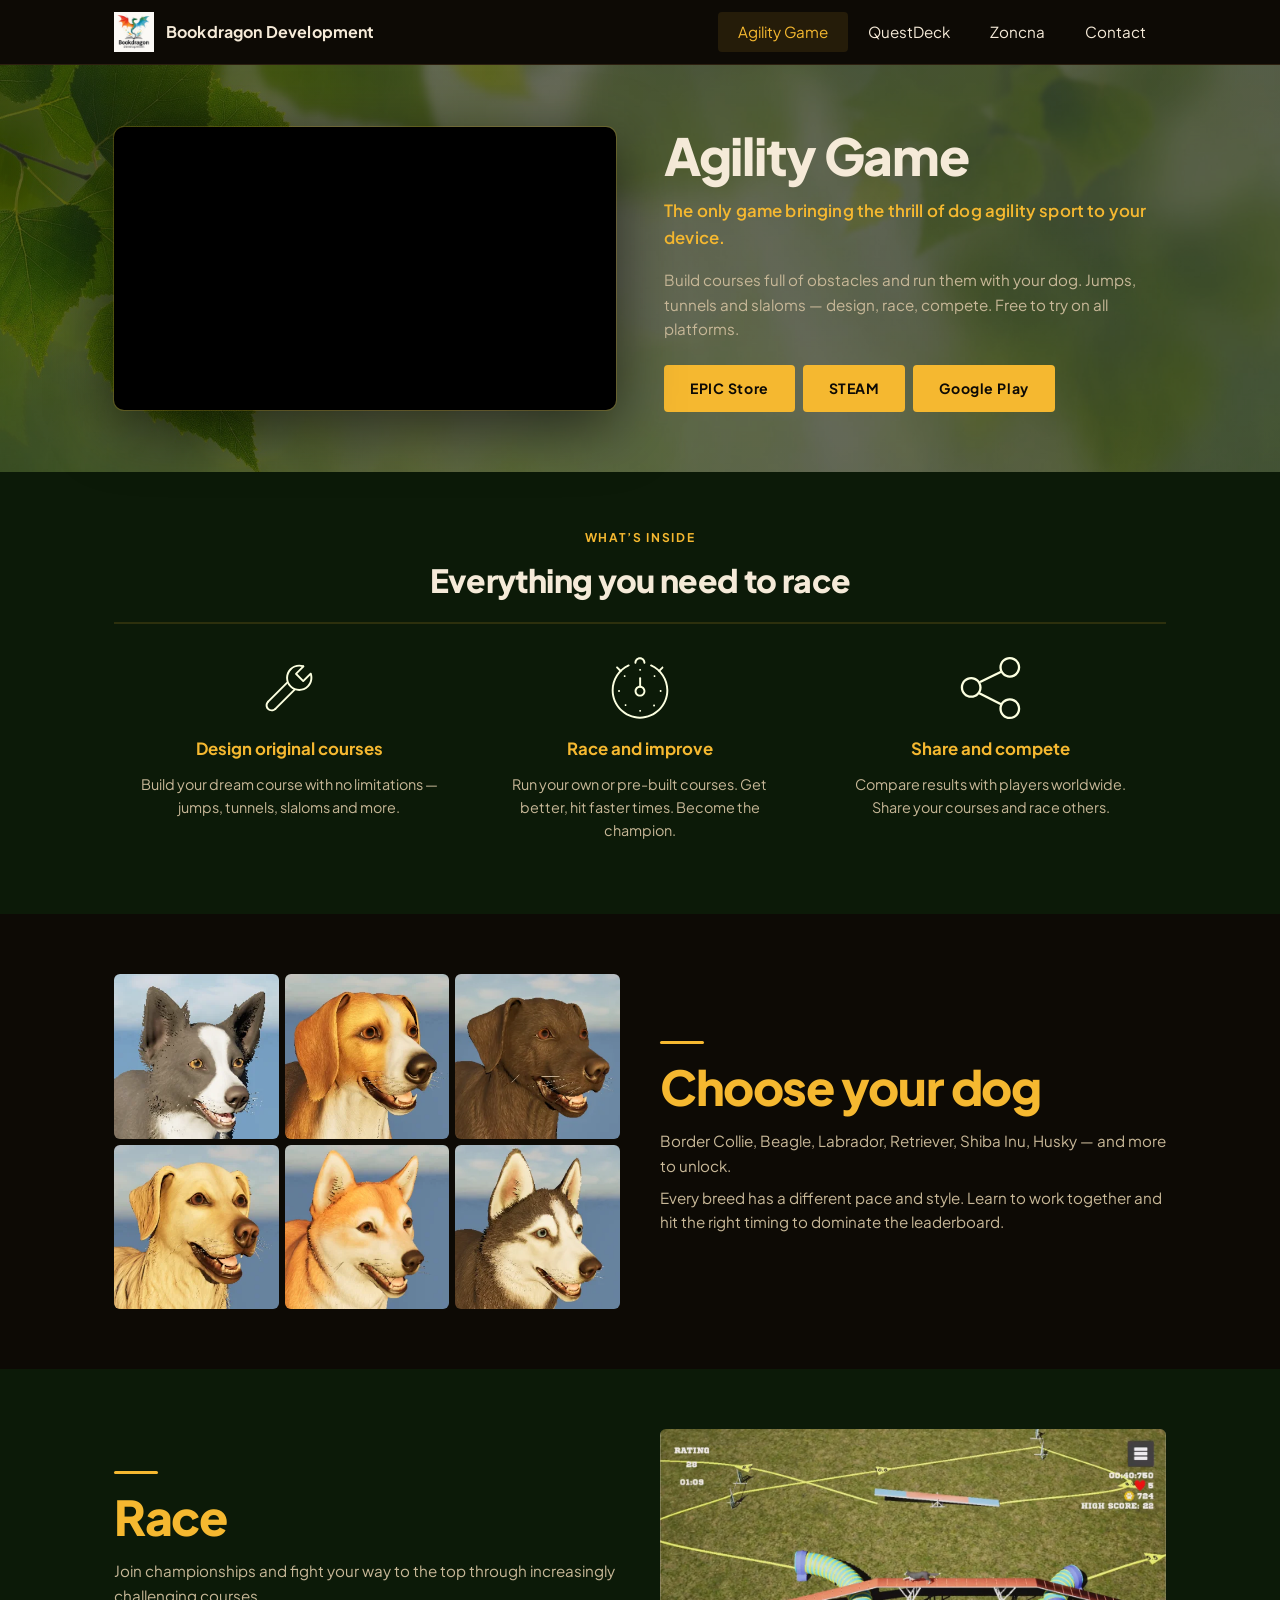
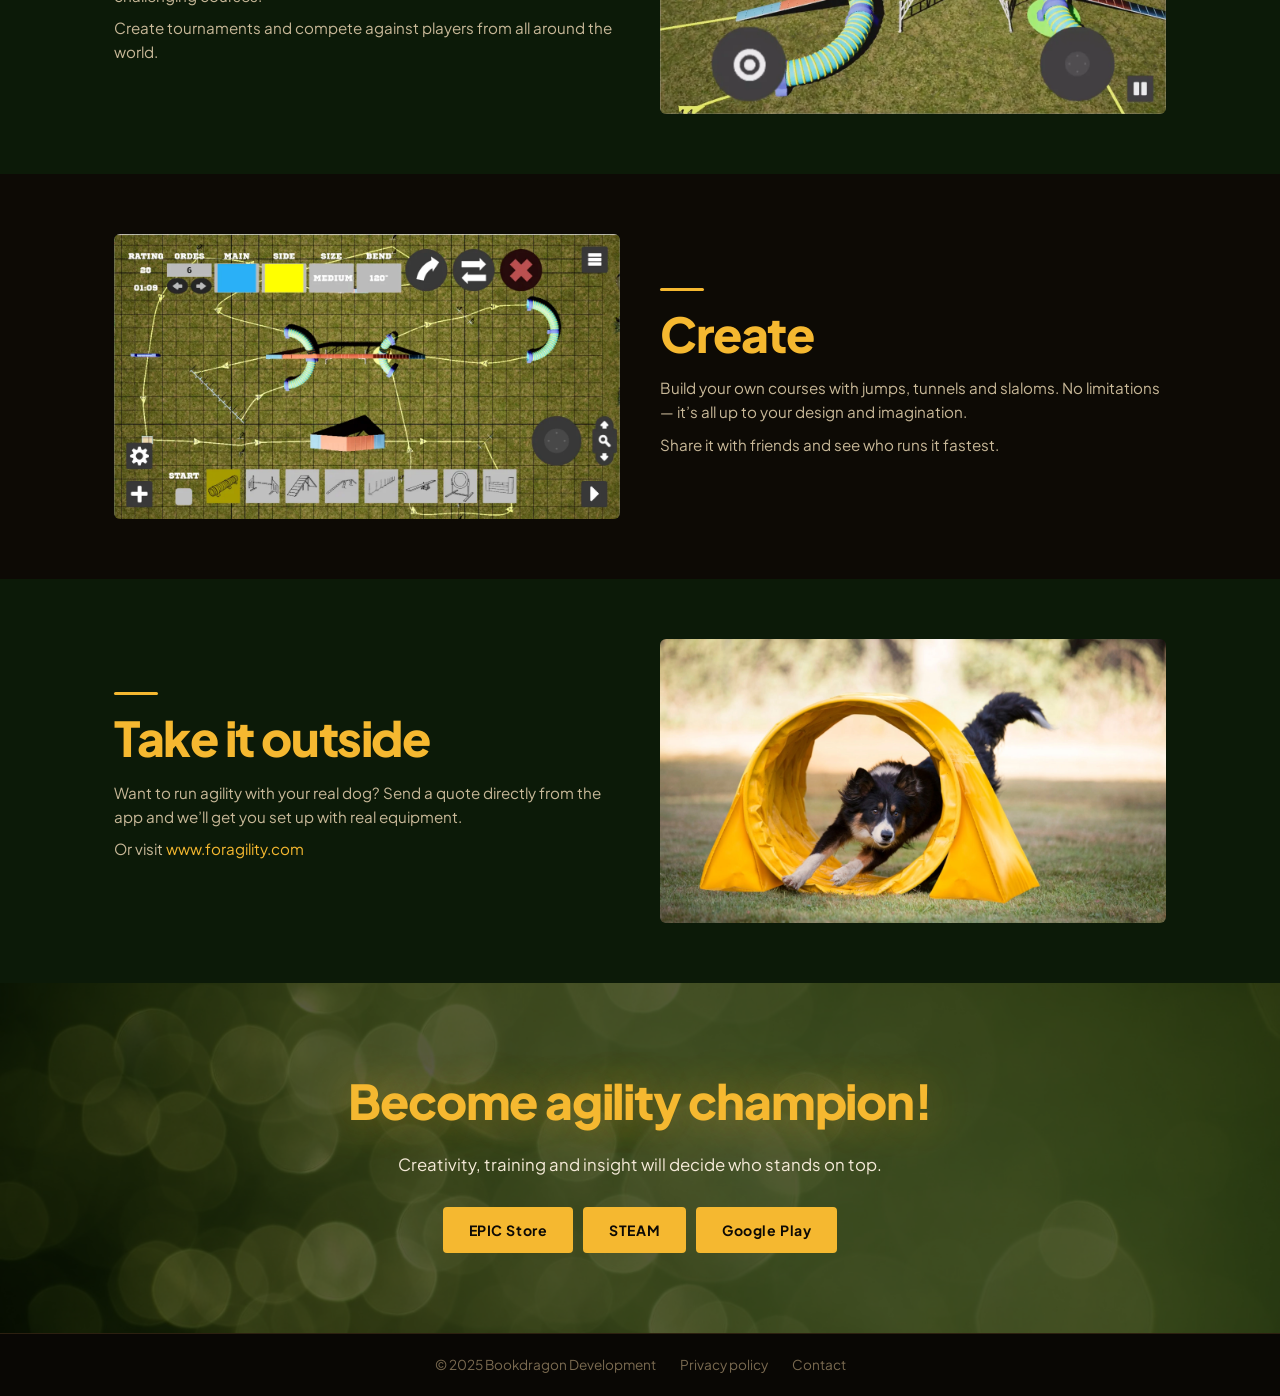
==== commit b7d6295d: "feat: add Zoncna to site-wide navigation" ====
--- a/agility-game.html
+++ b/agility-game.html
@@ -64,6 +64,7 @@
       <ul id="nav-menu">
         <li><a href="agility-game.html" class="active">Agility Game</a></li>
         <li><a href="questdeck.html">QuestDeck</a></li>
+        <li><a href="zoncna.html">Zoncna</a></li>
         <li><a href="contact.html">Contact</a></li>
       </ul>
     </nav>
--- a/style.css
+++ b/style.css
@@ -17,6 +17,8 @@
   --btn-text:  #393939;
   --accent-qd:  #FF8C42;
   --accent-qd-h: #e07a32;
+  --accent-zn:  #3b8bd6;
+  --accent-zn-h: #2f70ad;
   --max-w:     1100px;
 }
 
@@ -400,6 +402,45 @@
 .page-content li { margin-bottom: 6px; }
 .page-content a { color: var(--accent); }
 .page-content a:hover { text-decoration: underline; }
+
+/* ===== PRIVACY POLICY BRANDED HEADER ===== */
+.pp-brand {
+  display: flex;
+  align-items: center;
+  gap: 20px;
+  max-width: var(--max-w);
+  margin: 0 auto;
+}
+
+.pp-brand__icon {
+  width: 72px;
+  height: 72px;
+  border-radius: 16px;
+  flex-shrink: 0;
+  box-shadow: 0 4px 16px rgba(0,0,0,0.18);
+}
+
+.pp-brand__label {
+  display: block;
+  font-size: 0.75rem;
+  font-weight: 700;
+  letter-spacing: .1em;
+  text-transform: uppercase;
+  margin-bottom: 6px;
+  color: var(--accent);
+}
+
+.pp-brand__title {
+  font-size: clamp(1.6rem, 3vw, 2.2rem);
+  font-weight: 700;
+  color: var(--heading);
+  margin: 0;
+}
+
+@media (max-width: 480px) {
+  .pp-brand { gap: 14px; }
+  .pp-brand__icon { width: 52px; height: 52px; border-radius: 12px; }
+}
 
 .contact-info {
   background: var(--bg-alt);
@@ -1044,6 +1085,15 @@
 .hpcard__cta--qd:hover {
   background: var(--accent-qd-h);
   box-shadow: 0 4px 18px rgba(255,140,66,0.42);
+}
+
+.hpcard__cta--zn {
+  background: var(--accent-zn);
+  color: #fff;
+}
+.hpcard__cta--zn:hover {
+  background: var(--accent-zn-h);
+  box-shadow: 0 4px 18px rgba(59,139,214,0.42);
 }
 
 /* ===== STUDIO BLURB ===== */
@@ -1238,6 +1288,12 @@
   box-shadow: 0 4px 18px rgba(255,140,66,0.40);
 }
 
+body.home .hpcard__cta--zn { background: var(--accent-zn); }
+body.home .hpcard__cta--zn:hover {
+  background: var(--accent-zn-h);
+  box-shadow: 0 4px 18px rgba(59,139,214,0.40);
+}
+
 /* section headings */
 body.home .home-sec-label { color: var(--accent); }
 body.home .home-sec-title  { color: var(--heading); }
@@ -1428,8 +1484,57 @@
 body.ag-page footer { background: var(--bg-dark2); border-top-color: var(--border); }
 body.ag-page footer a:hover { color: var(--accent); }
 
+/* ag-page privacy policy */
+body.ag-page .page-header { background: var(--bg-dark); border-bottom-color: rgba(245,184,48,0.18); }
+body.ag-page .page-content { color: var(--text); }
+body.ag-page .page-content h2 { color: var(--accent); }
+body.ag-page .page-content a { color: var(--accent); }
+
+/* --- sc-cd = dark forest green — clear visual rhythm vs near-black sc-d --- */
+body.ag-page .sc-cd { background: #0c1a08; }
+
+/* --- Hero: reveal the green nature photo, vignette keeps text readable --- */
+body.ag-page .hero-bg {
+  opacity: 0.42;
+  object-position: center 15%;
+}
+body.ag-page .hero {
+  background:
+    radial-gradient(ellipse at 65% 50%, rgba(8,6,2,0.82) 25%, rgba(8,6,2,0.28) 100%),
+    var(--bg-dark);
+}
+
+/* --- Amber racing stripe before each section title --- */
+body.ag-page .row-text h2::before {
+  content: '';
+  display: block;
+  width: 44px;
+  height: 3px;
+  background: var(--accent);
+  border-radius: 2px;
+  margin-bottom: 14px;
+}
+
+/* --- Feature items: amber top-stripe accent --- */
+body.ag-page .feature-item {
+  border-top: 2px solid rgba(245,184,48,0.14);
+  transition: border-color .25s;
+}
+body.ag-page .feature-item:hover { border-top-color: rgba(245,184,48,0.65); }
+
+/* --- First store button ambient glow pulse --- */
+@keyframes ag-glow {
+  0%,100% { box-shadow: 0 4px 18px rgba(245,184,48,0.28); }
+  50%      { box-shadow: 0 4px 36px rgba(245,184,48,0.62), 0 0 0 3px rgba(245,184,48,0.12); }
+}
+body.ag-page .store-buttons .btn-store:first-child,
+body.ag-page .cta-store-buttons .btn-store:first-child {
+  animation: ag-glow 2.8s ease-in-out infinite;
+}
+
 @media (max-width: 768px) {
   .ag-sec-header { padding: 40px 16px 0; }
+  body.ag-page .row-text h2::before { display: none; }
 }
 
 /* ==========================================
@@ -1687,6 +1792,13 @@
 body.qd-page footer { background: var(--bg-dark2); border-top-color: var(--border); }
 body.qd-page footer a:hover { color: var(--heading); }
 
+/* qd-page privacy policy */
+body.qd-page .page-header { background: var(--bg-dark); border-bottom-color: var(--border); }
+body.qd-page .page-content { color: var(--text); }
+body.qd-page .page-content h2 { color: var(--heading); }
+body.qd-page .page-content a { color: var(--accent); }
+body.qd-page .highlight-box { background: var(--bg-alt); border-left-color: var(--accent); }
+
 /* ==========================================
    CONTACT PAGE  (body.contact-page)
    Theme: Light Warm · Simple & Welcoming
@@ -1740,6 +1852,296 @@
 body.contact-page footer a:hover { color: var(--heading); }
 
 /* ==========================================
+   ZONCNA PAGE  (body.zn-page)
+   Theme: Dark Navy · Radar Noir · Amber Accent
+   Inspired by: the game's own in-app UI —
+   navy-dark background, amber title rule/CTA,
+   radar-blue GPS pin and rainbow radar bloom
+   ========================================== */
+
+body.zn-page {
+  --bg-dark:   #11172a;
+  --bg-dark2:  #0b0f1d;
+  --bg-alt:    #1a2338;
+  --accent:    #f0b429;
+  --accent-h:  #d69a1a;
+  --accent-zn-blue: #3b8bd6;
+  --text:      #b9c2d6;
+  --heading:   #f4f1e8;
+  --muted:     #6b7690;
+  --border:    #232e48;
+  --btn-bg:    #f0b429;
+  --btn-text:  #11172a;
+}
+
+body.zn-page nav a:hover,
+body.zn-page nav a.active {
+  background: rgba(240,180,41,0.10);
+  color: var(--accent);
+}
+
+/* ---- ZN Hero ---- */
+.zn-hero {
+  background: var(--bg-dark);
+  border-bottom: 1px solid var(--border);
+}
+
+.zn-hero__inner {
+  max-width: var(--max-w);
+  margin: 0 auto;
+  padding: 64px 24px;
+  display: grid;
+  grid-template-columns: 1fr 1fr;
+  gap: 52px;
+  align-items: center;
+}
+
+.zn-hero__label {
+  display: inline-block;
+  background: var(--accent);
+  color: var(--btn-text);
+  font-size: 0.72rem;
+  font-weight: 700;
+  letter-spacing: .12em;
+  text-transform: uppercase;
+  padding: 4px 12px;
+  border-radius: 100px;
+  margin-bottom: 20px;
+}
+
+.zn-hero__title {
+  color: var(--heading);
+  font-size: clamp(2.2rem, 4.5vw, 3.4rem);
+  font-weight: 800;
+  line-height: 1.1;
+  letter-spacing: -.03em;
+  margin-bottom: 20px;
+}
+
+.zn-hero__title em {
+  font-style: normal;
+  color: var(--accent);
+}
+
+.zn-hero__sub {
+  color: var(--text);
+  font-size: 1rem;
+  line-height: 1.78;
+  margin-bottom: 32px;
+  max-width: 440px;
+}
+
+.zn-hero__cta {
+  display: inline-block;
+  background: var(--accent);
+  color: var(--btn-text);
+  padding: 14px 30px;
+  border-radius: 6px;
+  font-weight: 700;
+  font-size: 0.95rem;
+  box-shadow: 0 4px 20px rgba(240,180,41,0.30);
+  transition: background .15s, transform .18s, box-shadow .18s;
+}
+.zn-hero__cta:hover {
+  background: var(--accent-h);
+  transform: translateY(-2px);
+  box-shadow: 0 8px 28px rgba(240,180,41,0.42);
+}
+
+.zn-hero__note {
+  display: block;
+  margin-top: 14px;
+  font-size: 0.82rem;
+  color: var(--muted);
+}
+.zn-hero__note a { color: var(--accent); font-weight: 600; }
+.zn-hero__note a:hover { text-decoration: underline; }
+
+.zn-featured-img {
+  border-radius: 18px;
+  overflow: hidden;
+  box-shadow: 0 20px 60px rgba(0,0,0,0.45);
+}
+.zn-featured-img img { width: 100%; height: auto; display: block; }
+
+.zn-featured-caption {
+  margin-top: 8px;
+  font-size: 0.72rem;
+  color: var(--muted);
+  text-align: right;
+}
+
+/* ---- ZN Section Header ---- */
+.zn-section-header {
+  max-width: var(--max-w);
+  margin: 0 auto;
+  padding: 64px 24px 0;
+}
+.zn-section-header__label {
+  color: var(--accent);
+  font-size: 0.75rem;
+  font-weight: 700;
+  letter-spacing: .14em;
+  text-transform: uppercase;
+  margin-bottom: 8px;
+}
+.zn-section-header__title {
+  color: var(--heading);
+  font-size: clamp(1.5rem, 3vw, 2rem);
+  font-weight: 800;
+  letter-spacing: -.02em;
+}
+
+/* ---- ZN Steps ---- */
+.zn-steps {
+  max-width: var(--max-w);
+  margin: 0 auto;
+  padding: 28px 24px 64px;
+  display: grid;
+  grid-template-columns: repeat(3, 1fr);
+  gap: 20px;
+}
+
+.zn-step {
+  background: var(--bg-alt);
+  border: 1px solid var(--border);
+  border-radius: 16px;
+  padding: 30px 24px;
+  transition: transform .22s, box-shadow .22s;
+}
+.zn-step:hover {
+  transform: translateY(-5px);
+  box-shadow: 0 14px 40px rgba(0,0,0,0.35);
+}
+
+.zn-step__num {
+  width: 38px; height: 38px;
+  background: var(--accent);
+  color: var(--btn-text);
+  border-radius: 50%;
+  display: flex;
+  align-items: center;
+  justify-content: center;
+  font-weight: 800;
+  font-size: 0.9rem;
+  margin-bottom: 16px;
+}
+
+.zn-step__title {
+  color: var(--heading);
+  font-weight: 700;
+  font-size: 1.05rem;
+  margin-bottom: 8px;
+}
+
+.zn-step__text {
+  color: var(--text);
+  font-size: 0.88rem;
+  line-height: 1.7;
+}
+
+/* ---- ZN Features ---- */
+.zn-features {
+  max-width: var(--max-w);
+  margin: 0 auto;
+  padding: 28px 24px 64px;
+  display: grid;
+  grid-template-columns: 1fr 1fr;
+  gap: 10px;
+}
+
+.zn-feat {
+  display: flex;
+  gap: 12px;
+  align-items: flex-start;
+  background: var(--bg-alt);
+  border: 1px solid var(--border);
+  border-radius: 10px;
+  padding: 14px 18px;
+  font-size: 0.88rem;
+  color: var(--text);
+  transition: border-color .15s;
+}
+.zn-feat:hover { border-color: var(--accent); }
+
+.zn-feat__icon {
+  width: 20px; height: 20px;
+  background: var(--accent-zn-blue);
+  color: #fff;
+  border-radius: 50%;
+  display: flex;
+  align-items: center;
+  justify-content: center;
+  font-size: 0.6rem;
+  font-weight: 900;
+  flex-shrink: 0;
+  margin-top: 1px;
+}
+
+/* ---- ZN Screenshots strip ---- */
+.zn-screens {
+  max-width: var(--max-w);
+  margin: 0 auto;
+  padding: 0 24px 64px;
+  display: grid;
+  grid-template-columns: 1fr 1fr;
+  gap: 20px;
+}
+.zn-screens img {
+  width: 100%;
+  height: auto;
+  display: block;
+  border-radius: 12px;
+  border: 1px solid var(--border);
+}
+
+/* ---- ZN CTA ---- */
+.zn-cta {
+  background: var(--accent);
+  padding: 80px 24px;
+  text-align: center;
+}
+
+.zn-cta__title {
+  color: var(--btn-text);
+  font-size: clamp(1.6rem, 3vw, 2.2rem);
+  font-weight: 800;
+  letter-spacing: -.025em;
+  margin-bottom: 12px;
+}
+
+.zn-cta__text {
+  color: rgba(17,23,42,0.78);
+  font-size: 0.95rem;
+  margin-bottom: 28px;
+}
+
+.zn-cta__btn {
+  display: inline-block;
+  background: var(--bg-dark);
+  color: var(--accent);
+  padding: 13px 30px;
+  border-radius: 6px;
+  font-weight: 800;
+  font-size: 0.95rem;
+  transition: transform .18s, box-shadow .18s;
+}
+.zn-cta__btn:hover {
+  transform: translateY(-2px);
+  box-shadow: 0 8px 24px rgba(0,0,0,0.35);
+}
+
+body.zn-page footer { background: var(--bg-dark2); border-top-color: var(--border); }
+body.zn-page footer a:hover { color: var(--accent); }
+
+/* zn-page privacy policy */
+body.zn-page .page-header { background: var(--bg-dark); border-bottom-color: var(--border); }
+body.zn-page .page-content { color: var(--text); }
+body.zn-page .page-content h2 { color: var(--accent); }
+body.zn-page .page-content a { color: var(--accent); }
+body.zn-page .highlight-box { background: var(--bg-alt); border-left-color: var(--accent); }
+
+/* ==========================================
    RESPONSIVE — new page components
    ========================================== */
 @media (max-width: 768px) {
@@ -1749,10 +2151,18 @@
   .qd-section-header  { padding: 48px 16px 0; }
   .qd-featured-img    { max-width: 480px; }
   .cta-store-buttons  { flex-direction: column; align-items: center; }
+  .zn-hero__inner     { grid-template-columns: 1fr; gap: 32px; padding: 40px 16px; }
+  .zn-steps           { grid-template-columns: 1fr; padding: 24px 16px 48px; }
+  .zn-features        { grid-template-columns: 1fr; padding: 24px 16px 48px; }
+  .zn-screens         { grid-template-columns: 1fr; padding: 0 16px 48px; }
+  .zn-section-header  { padding: 48px 16px 0; }
 }
 
 @media (max-width: 480px) {
   .qd-cta-v2 { padding: 56px 16px; }
   .qd-cta-v2__btn { display: block; text-align: center; }
   .qd-hero-v2__sub { max-width: 100%; }
-}
+  .zn-cta { padding: 56px 16px; }
+  .zn-cta__btn { display: block; text-align: center; }
+  .zn-hero__sub { max-width: 100%; }
+}
